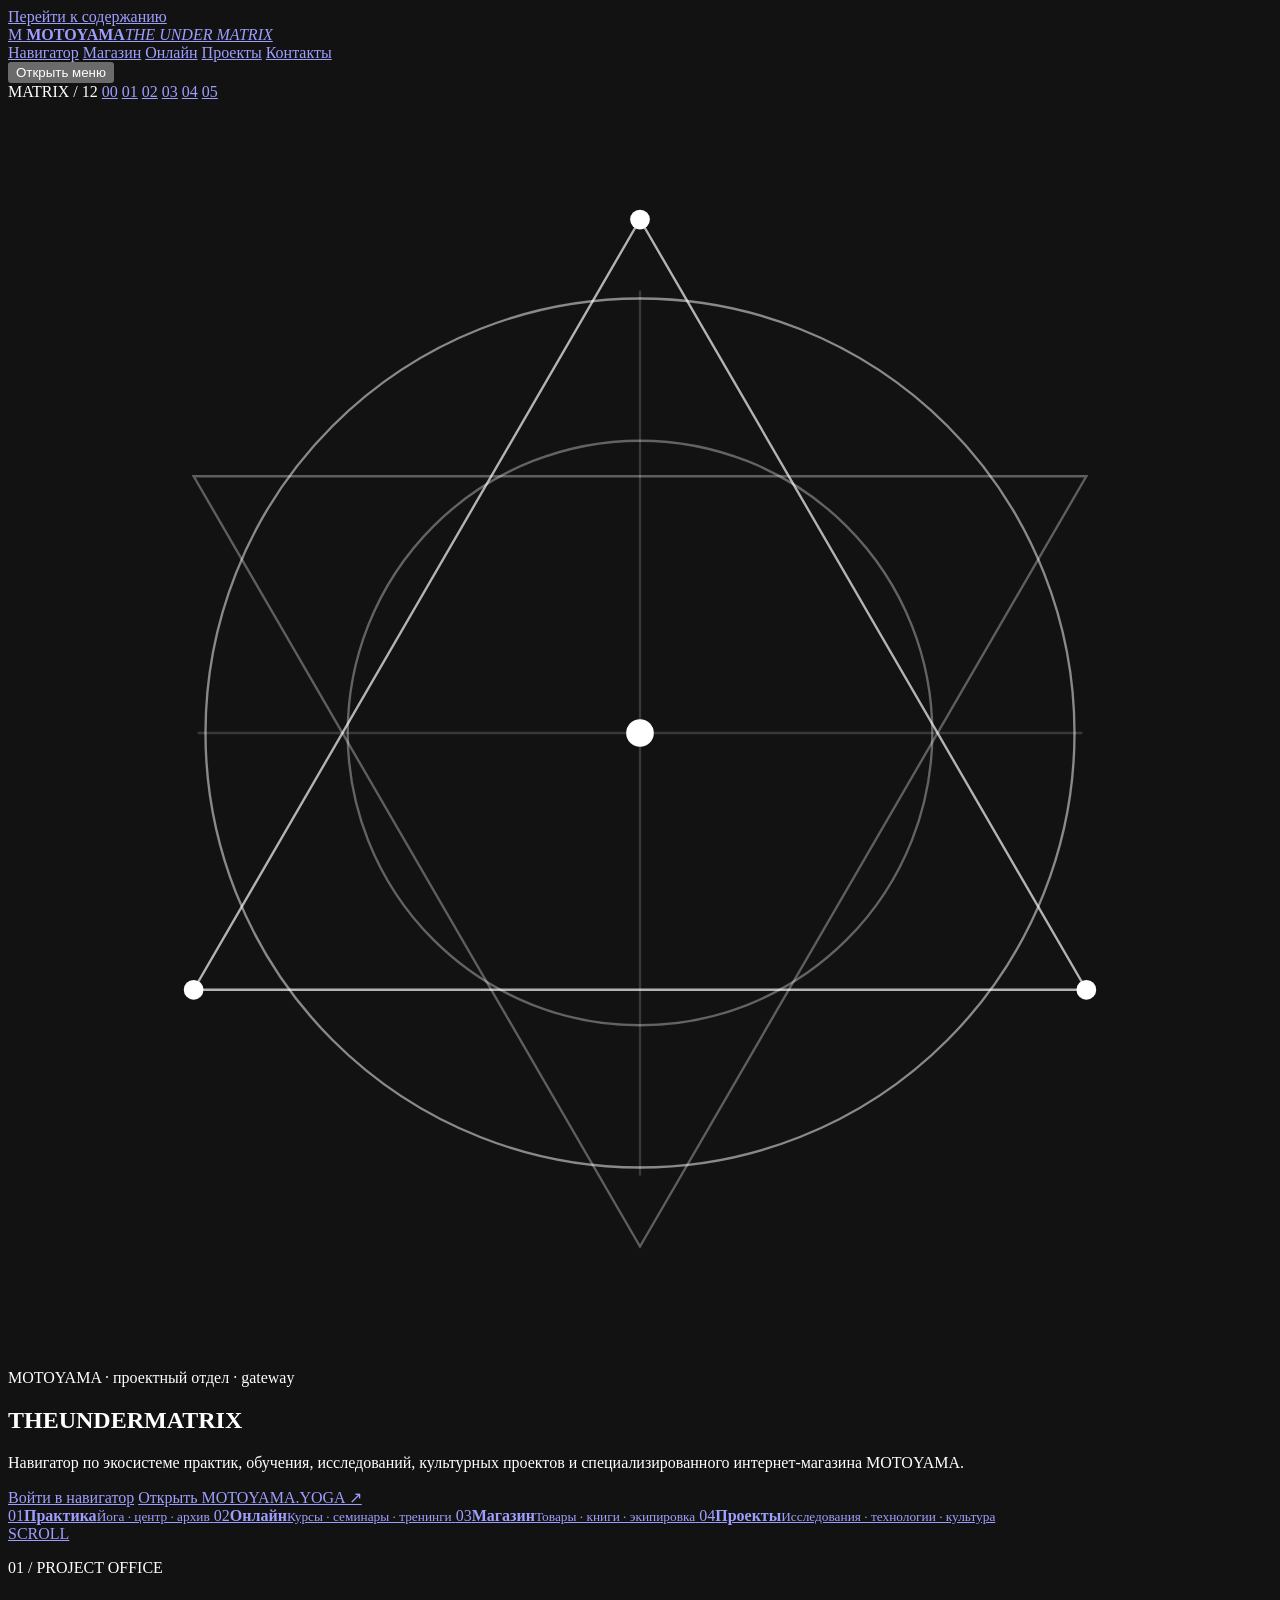
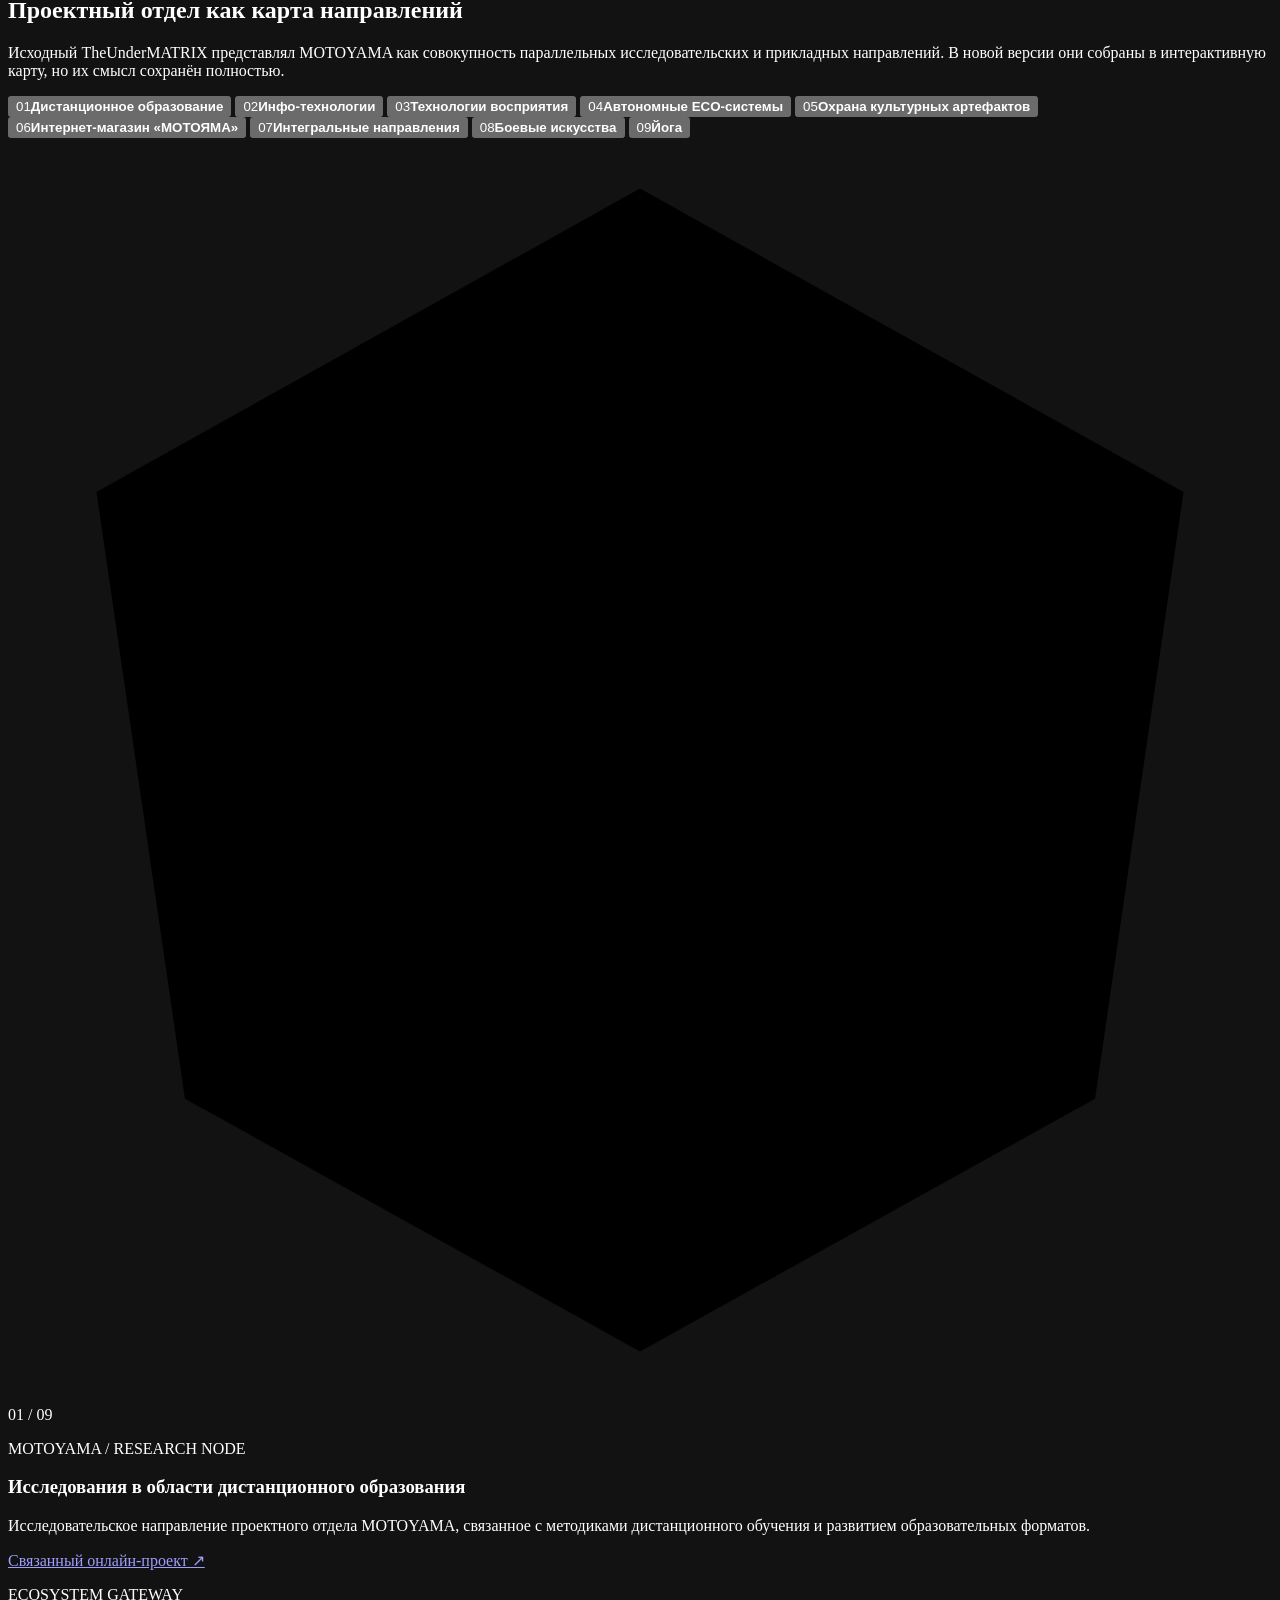
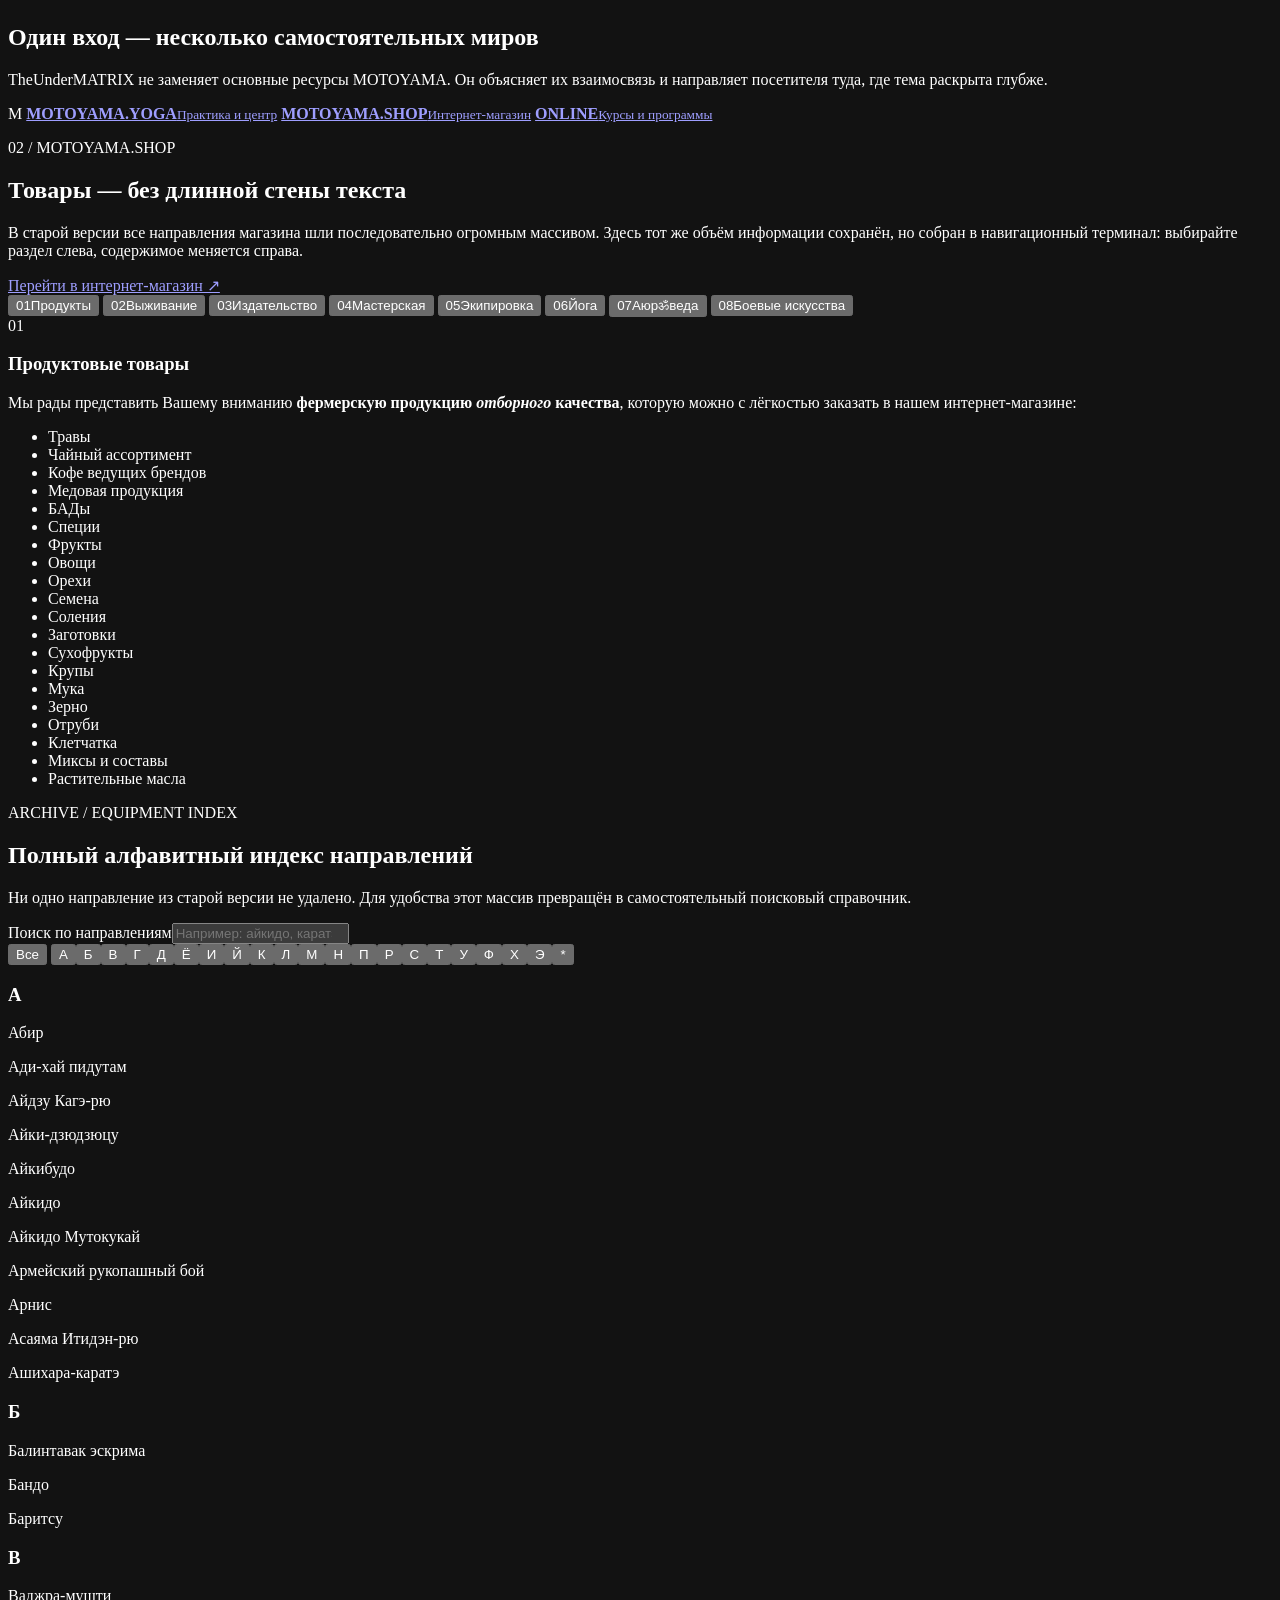
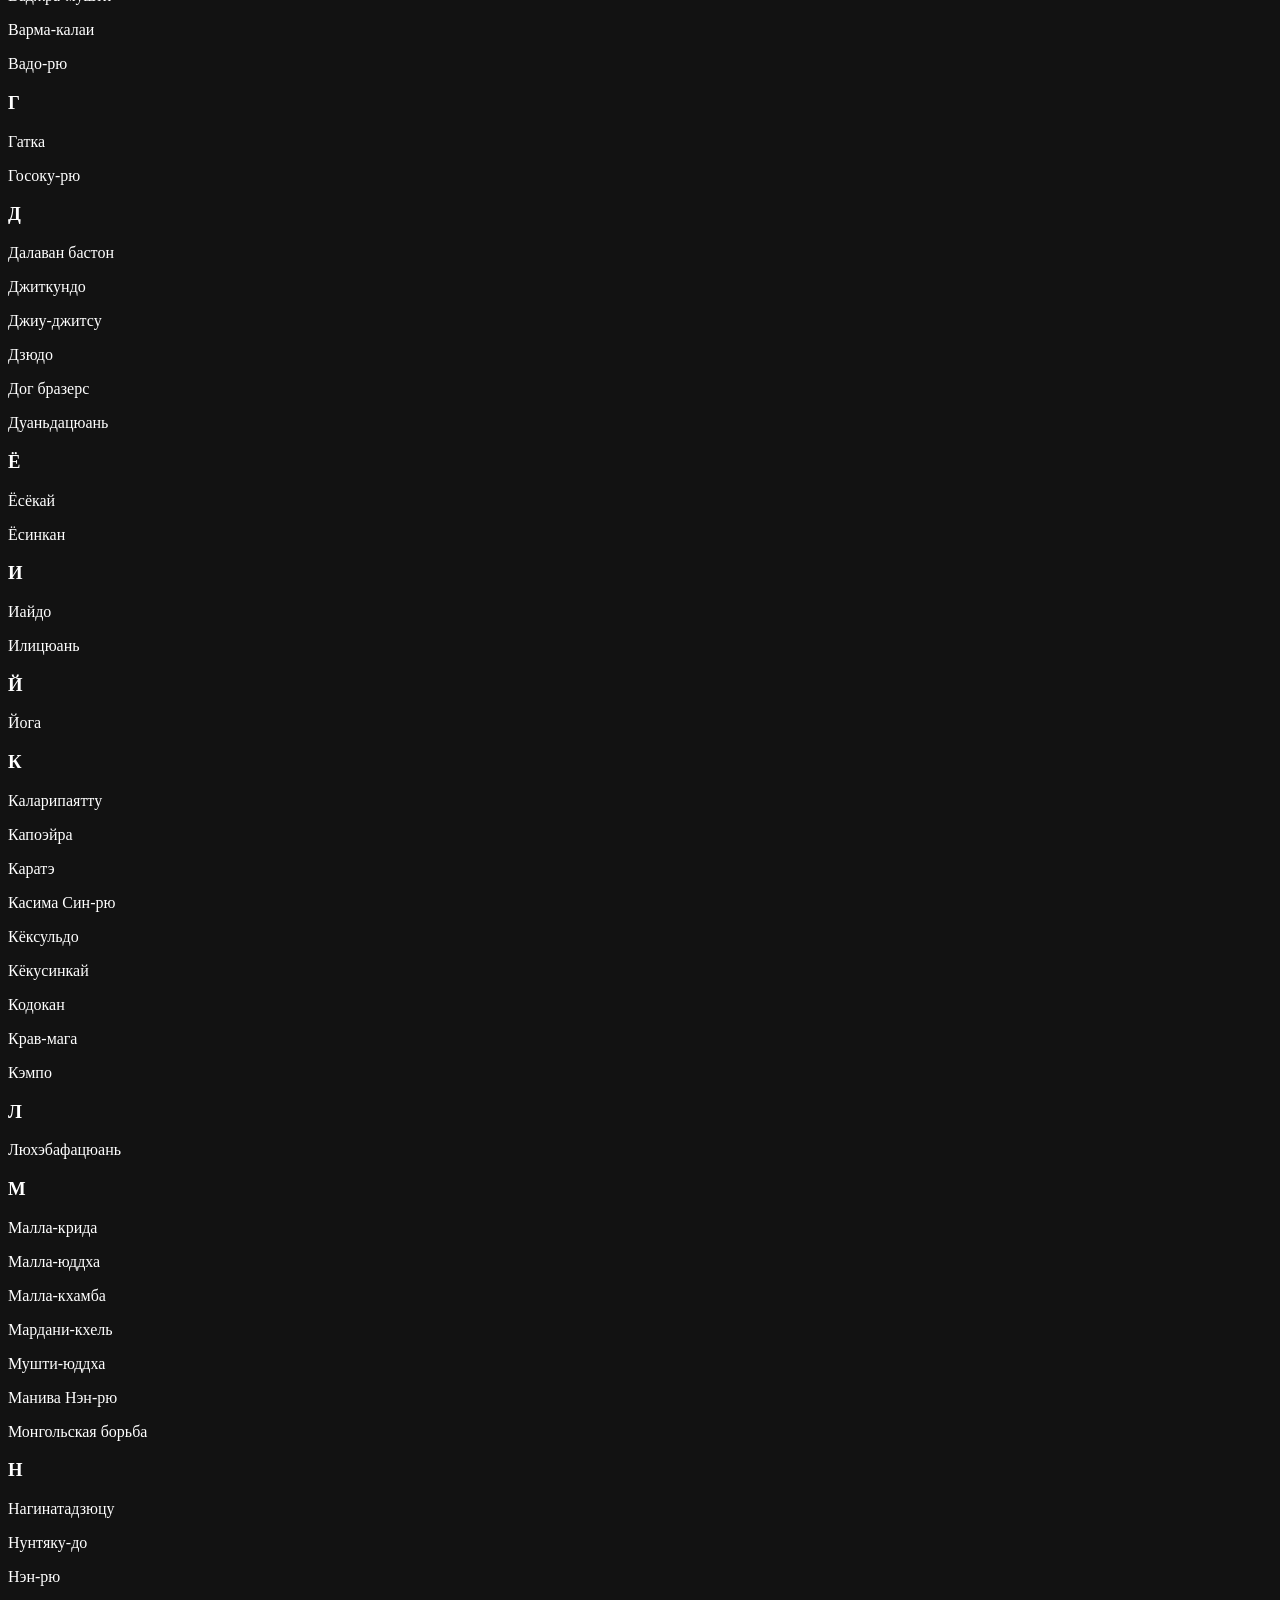
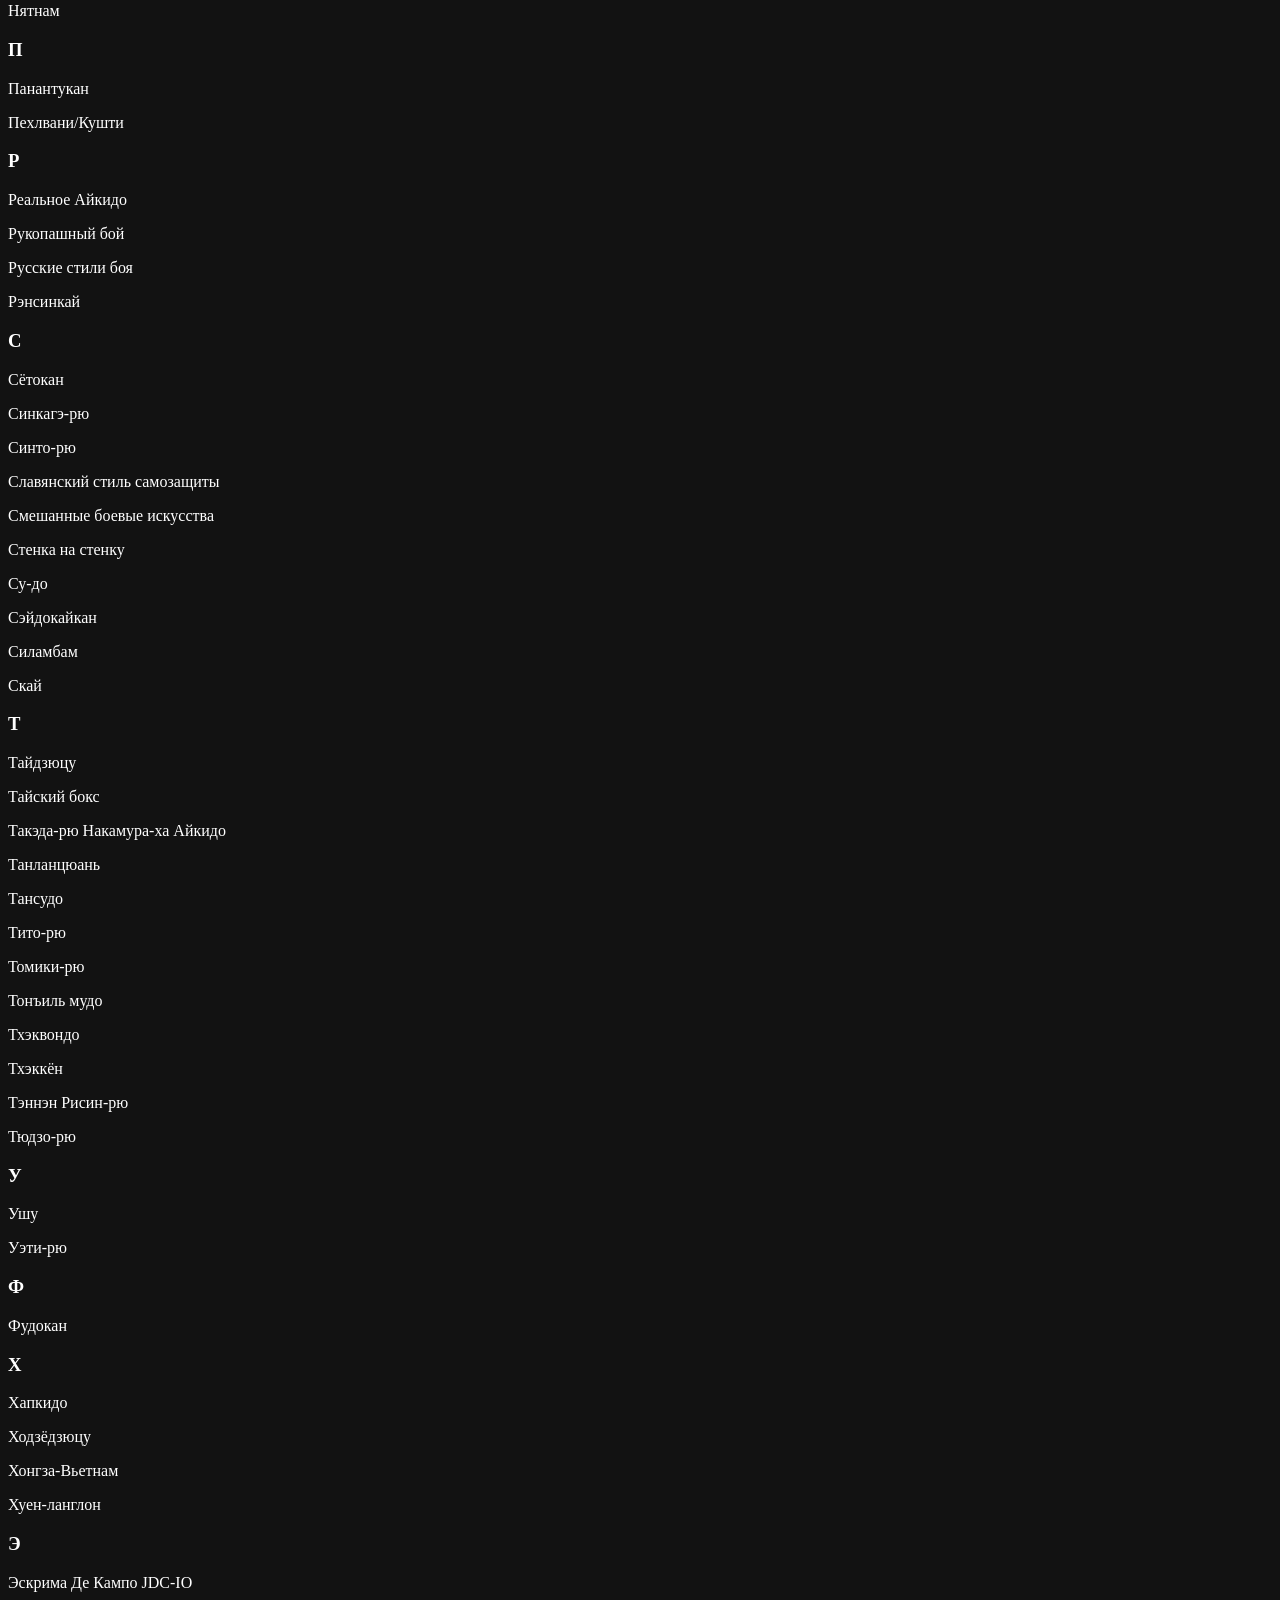
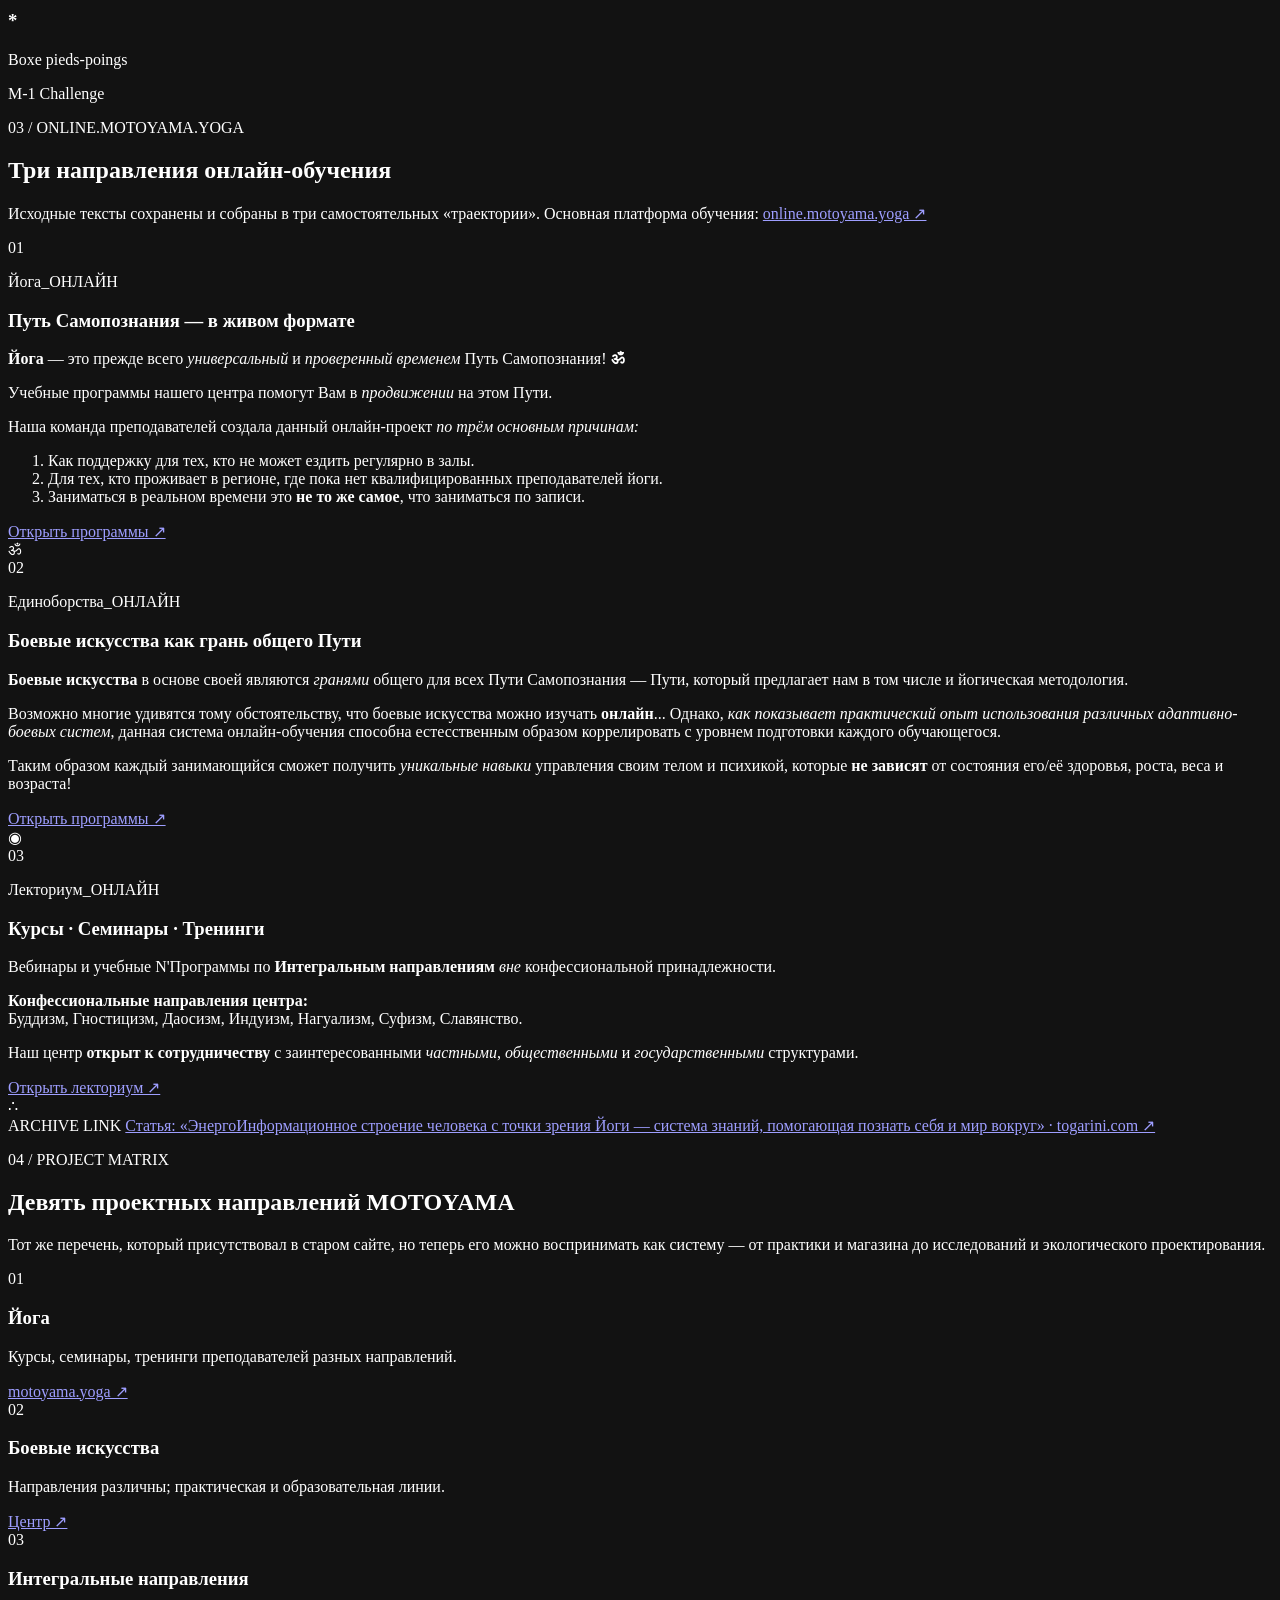
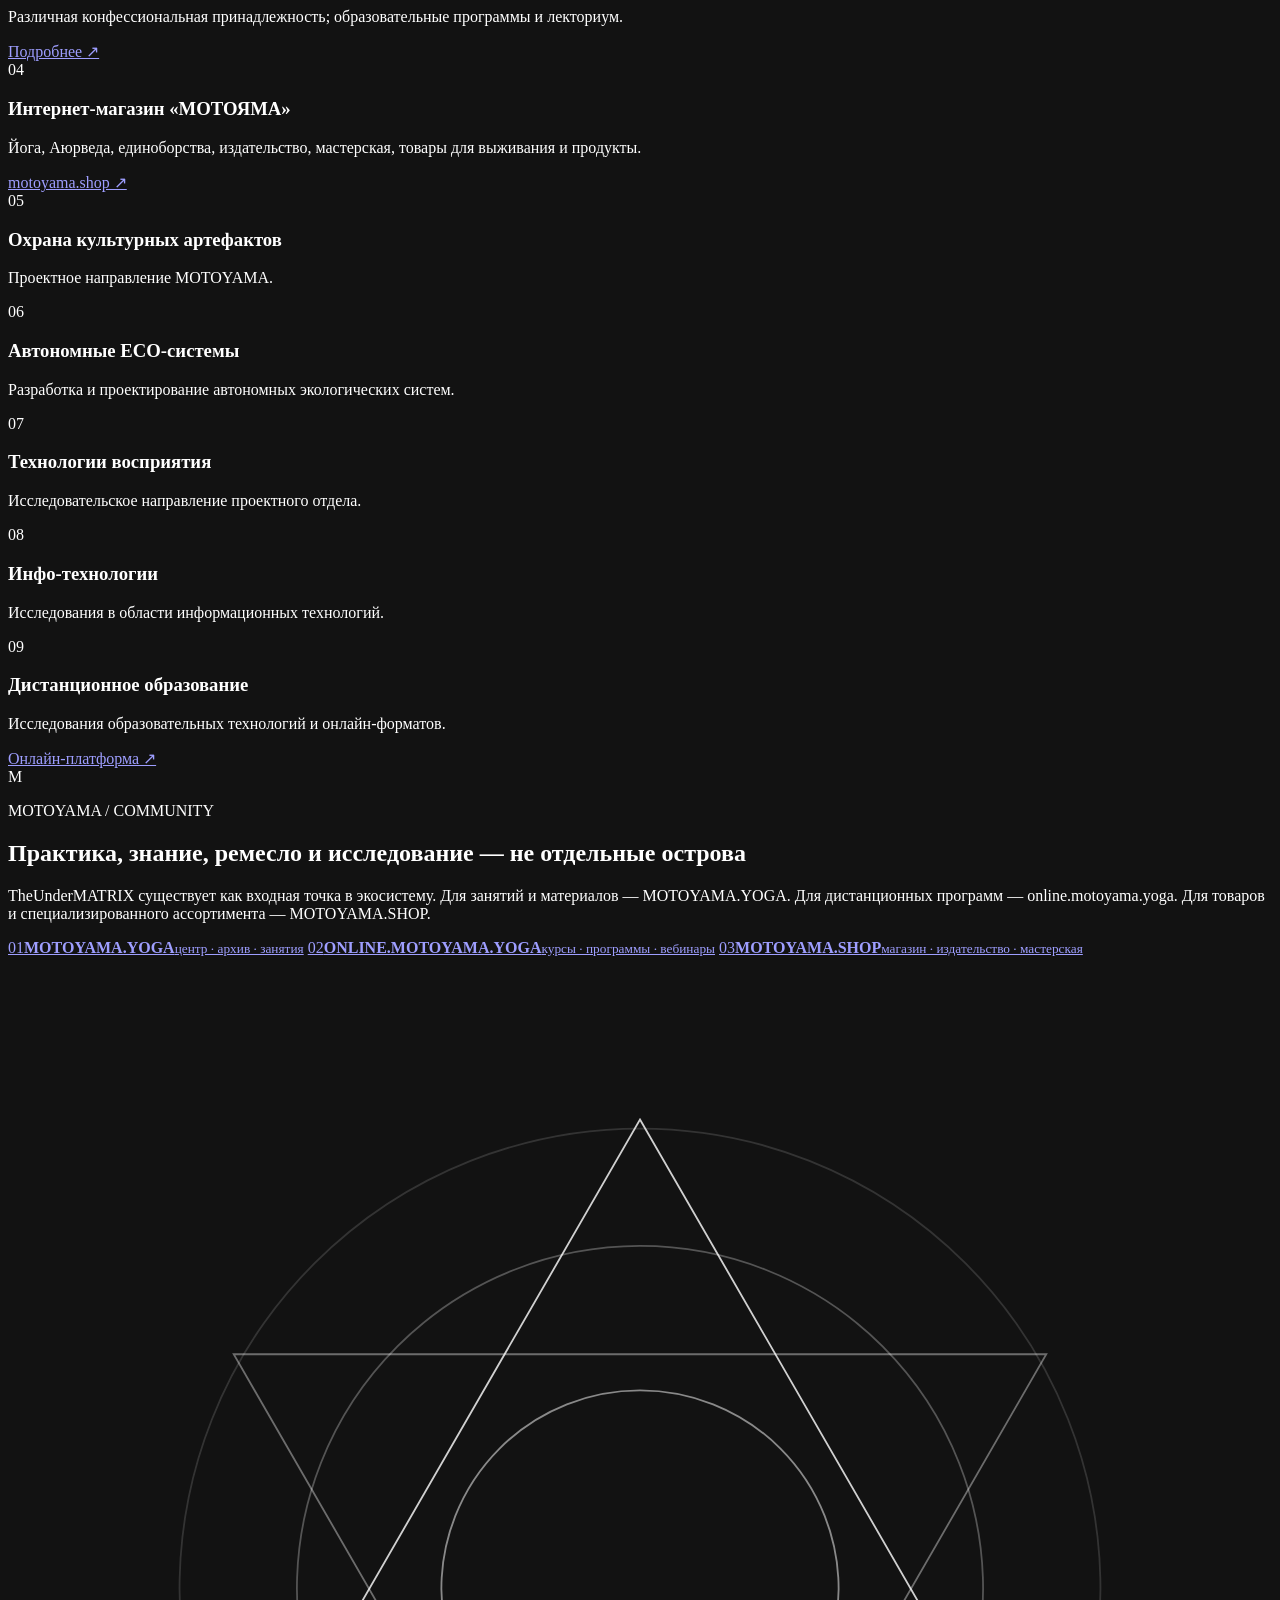
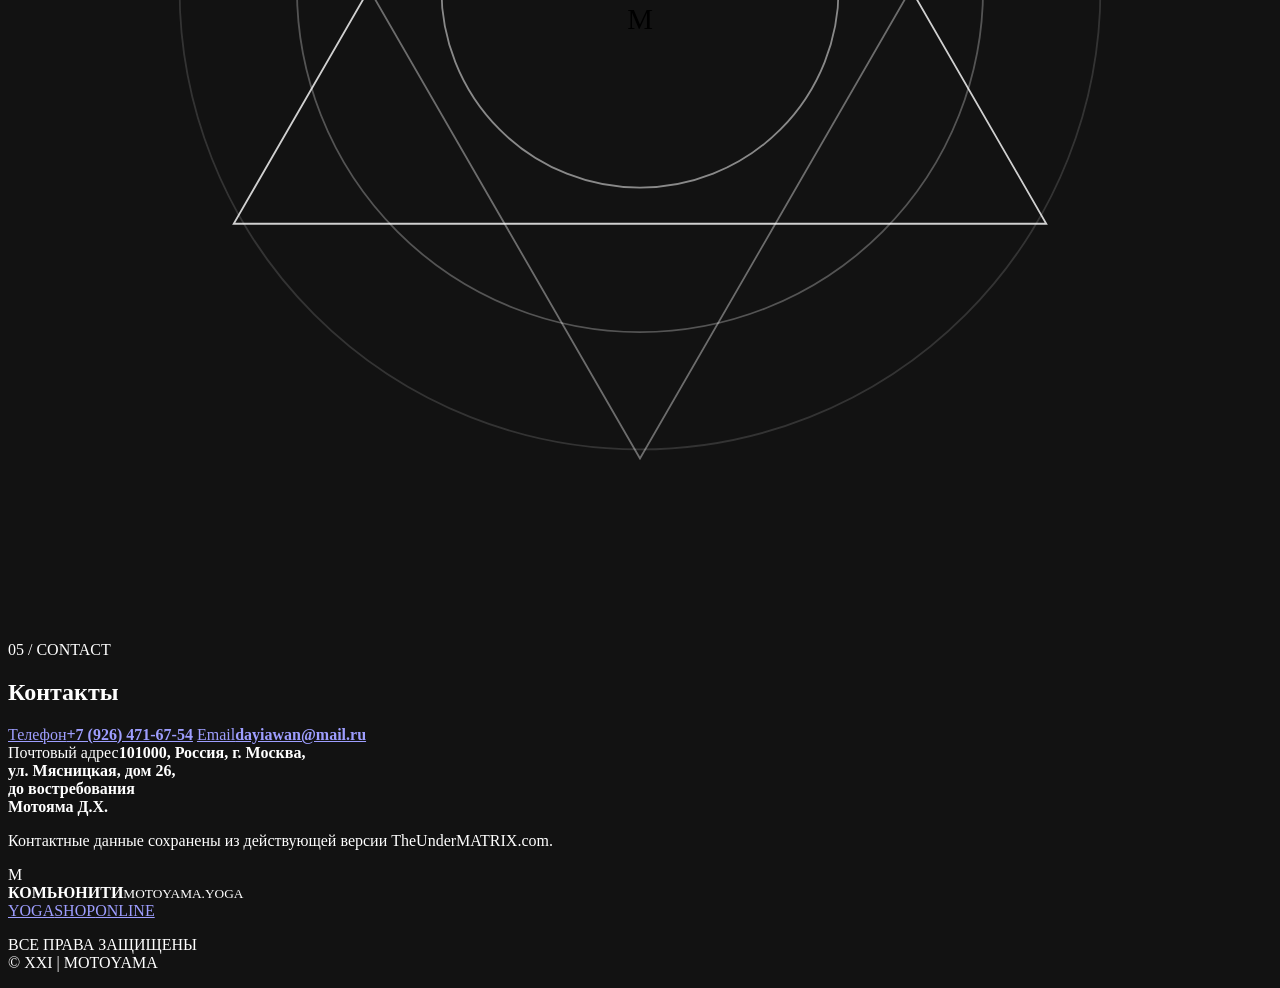
==== 01-the-under-matrix/index.html @ 7aae3316 "Import 01-the-under-matrix source" ====
<!doctype html>
<html lang="ru">
<head>
  <meta charset="utf-8">
  <meta name="viewport" content="width=device-width, initial-scale=1">
  <meta name="theme-color" content="#090c0b">
  <meta name="color-scheme" content="dark">
  <title>TheUnderMATRIX — MOTOYAMA | Навигатор экосистемы</title>
  <meta name="description" content="TheUnderMATRIX — проектный навигатор экосистемы MOTOYAMA: Йога, онлайн-обучение, интернет-магазин, исследовательские и культурные проекты, издательское и ремесленное направления.">
  <link rel="canonical" href="https://theundermatrix.com/">
  <meta property="og:type" content="website">
  <meta property="og:title" content="TheUnderMATRIX — MOTOYAMA">
  <meta property="og:description" content="Проектный навигатор экосистемы MOTOYAMA: практика, обучение, магазин, исследования и культурные проекты.">
  <meta property="og:url" content="https://theundermatrix.com/">
  <meta property="og:image" content="https://theundermatrix.com/assets/img/og-theundermatrix.png">
  <meta name="twitter:card" content="summary_large_image">
  <meta name="twitter:title" content="TheUnderMATRIX — MOTOYAMA">
  <meta name="twitter:description" content="Навигатор экосистемы MOTOYAMA.">
  <meta name="twitter:image" content="https://theundermatrix.com/assets/img/og-theundermatrix.png">
  <link rel="icon" href="assets/img/favicon.svg" type="image/svg+xml">
  <link rel="stylesheet" href="assets/css/style.css">
  <script src="assets/js/app.js" defer></script>
</head>
<body>
  <a class="skip-link" href="#main">Перейти к содержанию</a>

  <header class="site-head" data-head>
    <a class="brand" href="#top" aria-label="TheUnderMATRIX — наверх">
      <span class="brand-mark" aria-hidden="true">M</span>
      <span class="brand-copy"><b>MOTOYAMA</b><em>THE UNDER MATRIX</em></span>
    </a>
    <nav class="desktop-nav" aria-label="Основная навигация">
      <a href="#navigator">Навигатор</a>
      <a href="#store">Магазин</a>
      <a href="#online">Онлайн</a>
      <a href="#projects">Проекты</a>
      <a href="#contact">Контакты</a>
    </nav>
    <button class="menu-toggle" type="button" data-menu-toggle aria-expanded="false" aria-controls="mobile-menu">
      <span></span><span></span><span></span><span class="sr-only">Открыть меню</span>
    </button>
  </header>

  <aside class="rail" aria-label="Быстрая навигация">
    <span class="rail-caption">MATRIX / 12</span>
    <a href="#top" class="rail-dot is-active"><span>00</span></a>
    <a href="#navigator" class="rail-dot"><span>01</span></a>
    <a href="#store" class="rail-dot"><span>02</span></a>
    <a href="#online" class="rail-dot"><span>03</span></a>
    <a href="#projects" class="rail-dot"><span>04</span></a>
    <a href="#contact" class="rail-dot"><span>05</span></a>
    <span class="rail-line"></span>
  </aside>

  <div class="mobile-menu" id="mobile-menu" data-mobile-menu hidden>
    <div class="mobile-menu-inner">
      <p>THE UNDER MATRIX / MOTOYAMA</p>
      <a href="#navigator">Навигатор</a>
      <a href="#store">Товары и направления</a>
      <a href="#online">Онлайн-обучение</a>
      <a href="#projects">Проекты</a>
      <a href="#contact">Контакты</a>
      <div class="menu-links">
        <a href="https://motoyama.yoga/" target="_blank" rel="noopener">motoyama.yoga ↗</a>
        <a href="https://motoyama.shop/" target="_blank" rel="noopener">motoyama.shop ↗</a>
        <a href="https://online.motoyama.yoga/" target="_blank" rel="noopener">online.motoyama.yoga ↗</a>
      </div>
    </div>
  </div>

  <main id="main">
    <section class="hero" id="top" aria-labelledby="hero-title">
      <div class="matrix-field" aria-hidden="true">
        <div class="matrix-grid"></div>
        <i class="orb orb-a"></i><i class="orb orb-b"></i><i class="orb orb-c"></i>
        <svg class="hero-sigil" viewBox="0 0 640 640" role="presentation">
          <g fill="none" stroke="currentColor" stroke-width="1.2">
            <circle cx="320" cy="320" r="220" opacity=".5"/>
            <circle cx="320" cy="320" r="148" opacity=".34"/>
            <path d="M320 60 546 450 94 450Z" opacity=".68"/>
            <path d="M320 580 94 190 546 190Z" opacity=".32"/>
            <path d="M96 320h448M320 96v448" opacity=".16"/>
          </g>
          <g fill="currentColor">
            <circle cx="320" cy="60" r="5"/><circle cx="546" cy="450" r="5"/><circle cx="94" cy="450" r="5"/>
            <circle cx="320" cy="320" r="7"/>
          </g>
        </svg>
      </div>
      <div class="hero-inner">
        <div class="hero-kicker reveal">MOTOYAMA · проектный отдел · gateway</div>
        <h1 id="hero-title" class="hero-title reveal">
          <span>THE</span><span>UNDER</span><span>MATRIX</span>
        </h1>
        <p class="hero-lead reveal">Навигатор по экосистеме практик, обучения, исследований, культурных проектов и специализированного интернет-магазина MOTOYAMA.</p>
        <div class="hero-actions reveal">
          <a class="button button-primary" href="#navigator">Войти в навигатор</a>
          <a class="button button-ghost" href="https://motoyama.yoga/" target="_blank" rel="noopener">Открыть MOTOYAMA.YOGA ↗</a>
        </div>
        <div class="hero-system reveal" aria-label="Основные узлы экосистемы">
          <a class="system-node" href="https://motoyama.yoga/" target="_blank" rel="noopener">
            <span>01</span><b>Практика</b><small>Йога · центр · архив</small>
          </a>
          <a class="system-node" href="https://online.motoyama.yoga/" target="_blank" rel="noopener">
            <span>02</span><b>Онлайн</b><small>Курсы · семинары · тренинги</small>
          </a>
          <a class="system-node" href="https://motoyama.shop/" target="_blank" rel="noopener">
            <span>03</span><b>Магазин</b><small>Товары · книги · экипировка</small>
          </a>
          <a class="system-node" href="#navigator">
            <span>04</span><b>Проекты</b><small>Исследования · технологии · культура</small>
          </a>
        </div>
      </div>
      <a class="scroll-cue" href="#navigator"><span>SCROLL</span><i></i></a>
    </section>

    <section class="navigator section" id="navigator" aria-labelledby="navigator-title">
      <div class="section-head reveal">
        <p class="eyebrow">01 / PROJECT OFFICE</p>
        <h2 id="navigator-title">Проектный отдел как карта направлений</h2>
        <p>Исходный TheUnderMATRIX представлял MOTOYAMA как совокупность параллельных исследовательских и прикладных направлений. В новой версии они собраны в интерактивную карту, но их смысл сохранён полностью.</p>
      </div>
      <div class="navigator-layout">
        <div class="project-matrix reveal" data-project-matrix>
          <button class="project-node is-active" type="button" data-project="distance"><span>01</span><b>Дистанционное образование</b></button>
          <button class="project-node" type="button" data-project="it"><span>02</span><b>Инфо-технологии</b></button>
          <button class="project-node" type="button" data-project="perception"><span>03</span><b>Технологии восприятия</b></button>
          <button class="project-node" type="button" data-project="eco"><span>04</span><b>Автономные ECO-системы</b></button>
          <button class="project-node" type="button" data-project="artifacts"><span>05</span><b>Охрана культурных артефактов</b></button>
          <button class="project-node" type="button" data-project="shop"><span>06</span><b>Интернет-магазин «МОТОЯМА»</b></button>
          <button class="project-node" type="button" data-project="integral"><span>07</span><b>Интегральные направления</b></button>
          <button class="project-node" type="button" data-project="martial"><span>08</span><b>Боевые искусства</b></button>
          <button class="project-node" type="button" data-project="yoga"><span>09</span><b>Йога</b></button>
          <svg viewBox="0 0 100 100" aria-hidden="true"><path d="M50 4 93 28 86 76 50 96 14 76 7 28Z"/><path d="M50 4 50 96M7 28 86 76M93 28 14 76"/></svg>
        </div>
        <aside class="project-inspector reveal" data-project-inspector aria-live="polite">
          <span class="inspector-index">01 / 09</span>
          <p class="inspector-label">MOTOYAMA / RESEARCH NODE</p>
          <h3>Исследования в области дистанционного образования</h3>
          <p>Исследовательское направление проектного отдела MOTOYAMA, связанное с методиками дистанционного обучения и развитием образовательных форматов.</p>
          <a href="https://online.motoyama.yoga/" target="_blank" rel="noopener">Связанный онлайн-проект ↗</a>
        </aside>
      </div>
    </section>

    <section class="gateway section" aria-labelledby="gateway-title">
      <div class="gateway-stage reveal">
        <div class="gateway-copy">
          <p class="eyebrow">ECOSYSTEM GATEWAY</p>
          <h2 id="gateway-title">Один вход — несколько самостоятельных миров</h2>
          <p>TheUnderMATRIX не заменяет основные ресурсы MOTOYAMA. Он объясняет их взаимосвязь и направляет посетителя туда, где тема раскрыта глубже.</p>
        </div>
        <div class="gateway-orbit" aria-label="Основные сайты MOTOYAMA">
          <span class="core">M</span>
          <a class="orbit-node orbit-yoga" href="https://motoyama.yoga/" target="_blank" rel="noopener"><b>MOTOYAMA.YOGA</b><small>Практика и центр</small></a>
          <a class="orbit-node orbit-shop" href="https://motoyama.shop/" target="_blank" rel="noopener"><b>MOTOYAMA.SHOP</b><small>Интернет-магазин</small></a>
          <a class="orbit-node orbit-online" href="https://online.motoyama.yoga/" target="_blank" rel="noopener"><b>ONLINE</b><small>Курсы и программы</small></a>
          <span class="orbit-ring ring-a"></span><span class="orbit-ring ring-b"></span>
        </div>
      </div>
    </section>

    <section class="store section" id="store" aria-labelledby="store-title">
      <div class="store-intro reveal">
        <p class="eyebrow">02 / MOTOYAMA.SHOP</p>
        <h2 id="store-title">Товары — без длинной стены текста</h2>
        <p>В старой версии все направления магазина шли последовательно огромным массивом. Здесь тот же объём информации сохранён, но собран в навигационный терминал: выбирайте раздел слева, содержимое меняется справа.</p>
        <a class="text-link" href="https://motoyama.shop/" target="_blank" rel="noopener">Перейти в интернет-магазин ↗</a>
      </div>

      <div class="store-terminal reveal" data-store-terminal>
        <div class="store-index" role="tablist" aria-label="Разделы магазина">
          <button class="store-tab is-active" type="button" role="tab" aria-selected="true" data-store-tab="food"><span>01</span>Продукты</button>
          <button class="store-tab" type="button" role="tab" aria-selected="false" data-store-tab="survival"><span>02</span>Выживание</button>
          <button class="store-tab" type="button" role="tab" aria-selected="false" data-store-tab="publishing"><span>03</span>Издательство</button>
          <button class="store-tab" type="button" role="tab" aria-selected="false" data-store-tab="atelier"><span>04</span>Мастерская</button>
          <button class="store-tab" type="button" role="tab" aria-selected="false" data-store-tab="equipment"><span>05</span>Экипировка</button>
          <button class="store-tab" type="button" role="tab" aria-selected="false" data-store-tab="yoga-shop"><span>06</span>Йога</button>
          <button class="store-tab" type="button" role="tab" aria-selected="false" data-store-tab="ayurveda"><span>07</span>Аюрॐведа</button>
          <button class="store-tab" type="button" role="tab" aria-selected="false" data-store-tab="martial-shop"><span>08</span>Боевые искусства</button>
        </div>

        <div class="store-panels">
          <article class="store-panel is-active" data-store-panel="food">
            <div class="panel-heading"><span>01</span><h3>Продуктовые товары</h3></div>
            <p>Мы рады представить Вашему вниманию <strong>фермерскую продукцию <em>отборного</em> качества</strong>, которую можно с лёгкостью заказать в нашем интернет-магазине:</p>
            <ul class="category-cloud">
              <li>Травы</li><li>Чайный ассортимент</li><li>Кофе ведущих брендов</li><li>Медовая продукция</li><li>БАДы</li><li>Специи</li><li>Фрукты</li><li>Овощи</li><li>Орехи</li><li>Семена</li><li>Соления</li><li>Заготовки</li><li>Сухофрукты</li><li>Крупы</li><li>Мука</li><li>Зерно</li><li>Отруби</li><li>Клетчатка</li><li>Миксы и составы</li><li>Растительные масла</li>
            </ul>
          </article>

          <article class="store-panel" data-store-panel="survival" hidden>
            <div class="panel-heading"><span>02</span><h3>Товары для выживания</h3></div>
            <p>Данный раздел нашего интернет-магазина «МОТОЯМА» предназначен для того, чтобы помочь Вам обеспечить себя и близких необходимым походным снаряжением, инструментами для выживания, туристическими товарами, оборудованием для кемпинга, путешествий, автотуризма и просто отдыха на природе.</p>
            <h4>Почему выбирают нас?</h4>
            <p>У нас представлены лучшие российские и зарубежные производители. Мы продаём только качественное и проверенное снаряжение. Наши консультанты всегда помогут Вам советом и вместе с Вами правильно подберут экипировку или аксессуары. Мы обеспечиваем максимально короткие, оптимальные по стоимости сроки и способы доставки. Многое из представленного на нашем ресурсе Вы не найдёте в других магазинах. Наши покупатели, доверившись нам однажды, продолжают возвращаться к нам <em>вновь и вновь</em>.</p>
            <p>Ассортимент предлагаемой продукции действительно широк. Это продиктовано не желанием объять необъятное, а стремлением собрать <strong>всё необходимое в одном месте</strong> для удобства выбора нужного Вам товара. Но основная наша задача состоит в том, чтобы создать максимально комфортные условия для отдыха на Природе и обеспечить Вашу безопасность в экстремальных условиях.</p>
            <ul class="category-cloud">
              <li>Туристическое снаряжение</li><li>Спец. питание</li><li>Медицина</li><li>Инструментарий</li><li>Выживание</li><li>Кемпинг</li><li>Средства защиты и самообороны</li><li>Амуниция</li><li>Спец. одежда</li><li>Оптика</li>
            </ul>
          </article>

          <article class="store-panel" data-store-panel="publishing" hidden>
            <div class="panel-heading"><span>03</span><h3>Издательский дом «МОТОЯМА»</h3></div>
            <p>Издание первоисточников различной конфессиональной принадлежности: Буддизм, Гностицизм, Даосизм, Индуизм, Нагуализм, Суфизм, Славянство и другие.</p>
            <p>Ниже представлен основной перечень категорий нашего издательства:</p>
            <ul class="category-cloud">
              <li>Философия</li><li>Культурология</li><li>Религиоведение</li><li>Боевые искусства</li><li>Йога</li><li>ЭЗОॐтерика</li><li>ECO-тематика</li><li>Nota!Bene</li><li>Наука</li><li>История</li><li>Политика</li><li>Экономика</li><li>Психология</li><li>Образование</li><li>Антропология</li><li>Языковедение</li><li>Инфо-управление</li><li>Делопроизводство</li><li>Художественные книги</li><li>Чтение детям и взрослым</li><li>Наши журналы</li><li>НА ЗАКАЗ</li>
            </ul>
          </article>

          <article class="store-panel" data-store-panel="atelier" hidden>
            <div class="panel-heading"><span>04</span><h3>Мастерская «Изделия на заказ»</h3></div>
            <p>Коллектив интеренет-магазина «МОТОЯМА» выбрал для себя одно из самых трудных и восхитительных направлений в подарочной сфере.</p>
            <p>Мы занимаемся изделиями исключительно <strong>из натуральных материалов</strong> [ECO], главным образом — <em>из натуральной кожи</em>. Основная часть изделий изготавливается мастерами кожевенного ремесла, которые в процессе творения передают изделию свою теплоту, изысканность и неповторимость. Так как эти работы выполняются <strong>вручную</strong> — это также свидетельствует о том, что в нашей коллекции собрано подлинное многообразие выбора с оттенками мягкости и жёсткости, неповторимого <em>шарма и красоты</em>.</p>
            <h4>Основные категории</h4>
            <ul class="category-cloud compact">
              <li>Ежедневники</li><li>Книги в кож. переплёте</li><li>Родословные книги</li><li>Галантерея</li><li>Посуда</li><li>Куклы</li><li>Игры</li><li>Артефакты</li><li>Конструкт &amp; Механизмы</li><li>Скульптура &amp; Живопись</li><li>Парфюм &amp; Благовония</li>
            </ul>
            <h4>Дополнительные категории</h4>
            <ul class="category-cloud compact">
              <li>Подарки церемониального характера</li><li>Галантерея из натуральной кожи</li><li>Книги в кожаном переплёте</li><li>Визитницы</li><li>Ежедневники</li><li>Записные книжки</li><li>Настольные игры</li><li>Наборы для пикника</li><li>Подарочные наборы</li><li>Подарки из Златоуста</li><li>Аксессуары для охотников</li><li>Фотоальбомы, рамки для фото</li><li>Часы в раме из кожи, панно</li><li>Графины, бокалы, сервизы</li><li>Шкатулки, бары, сундучки</li><li>Сумки, портфели, клатчи</li><li>Подарочная упаковка</li>
            </ul>
          </article>

          <article class="store-panel" data-store-panel="equipment" hidden>
            <div class="panel-heading"><span>05</span><h3>Экипировка для занятий</h3></div>
            <p>Представлен ассортимент товаров для занятий различными стилями <strong>Йоги</strong>, а также экипировка для <strong>Боевых искусств</strong> и <strong>Единоборств</strong>.</p>
            <p>Полный алфавитный перечень направлений сохранён в отдельном интерактивном индексе ниже: его можно искать по названию и фильтровать по букве.</p>
            <a class="button button-secondary" href="#martial-index">Открыть полный индекс</a>
          </article>

          <article class="store-panel" data-store-panel="yoga-shop" hidden>
            <div class="panel-heading"><span>06</span><h3>ЙОГА</h3></div>
            <p>Интернет-магазин «МОТОЯМА» — специализированный гипермаркет, где возможно найти почти ВСЁ для Йоги и Аюрведы, Боевых искусств и Единоборств, Магии и Э(к)зотерики, Интегральных направлений и Саморазвития. Широчайший ассортимент, подлинно качественные предметы / артефакты / материалы по самым низким ценам — это главный приоритет нашей работы.</p>
            <ul class="category-cloud">
              <li>Всё для Йоги</li><li>Коврики для Йоги</li><li>Одежда и Обувь</li><li>Всё для Фитнеса</li><li>Здоровое питание</li><li>Книги, Аудио, Видео</li><li>ТАРО / Оракулы / Карты</li><li>Ароматерапия и Благовония</li><li>Сувенирная продукция (украшения)</li>
            </ul>
          </article>

          <article class="store-panel" data-store-panel="ayurveda" hidden>
            <div class="panel-heading"><span>07</span><h3>АЮРॐВЕДА</h3></div>
            <p>Интернет-магазин «МОТОЯМА» — специализированный гипермаркет, где возможно найти почти ВСЁ для Йоги и Аюрведы, Боевых искусств и Единоборств, Магии и Э(к)зотерики, Интегральных направлений и Саморазвития. Широчайший ассортимент, подлинно качественные предметы / артефакты / материалы по самым низким ценам — это главный приоритет нашей работы.</p>
            <ul class="category-cloud">
              <li>БАДы</li><li>Травы и Сборы</li><li>Травяные составы</li><li>Растительные масла</li><li>Растительные бальзамы</li><li>Шаткармы — всё для...</li><li>Соки аюрведические</li><li>Таблетки аюрведические</li><li>СВЕЧИ (Свечи и Подсвечники)</li><li>ЛИТЕРАТУРА</li><li>Дом / Храм / Алтарь</li><li>Изделия из натуральных материалов</li><li>Гадальный инструментарий</li><li>ТАРО / Оракулы / Карты</li><li>Амулеты и Талисманы</li><li>Ароматерапия и Благовония</li><li>Косметика и Парфюмерия</li><li>Сувенирная продукция (украшения)</li>
            </ul>
          </article>

          <article class="store-panel" data-store-panel="martial-shop" hidden>
            <div class="panel-heading"><span>08</span><h3>БОЕВЫЕ ИСКУССТВА</h3></div>
            <p>Интернет-магазин «МОТОЯМА» — специализированный гипермаркет, где возможно найти почти ВСЁ для Йоги и Аюрведы, Боевых искусств и Единоборств, Магии и Э(к)зотерики, Интегральных направлений и Саморазвития. Широчайший ассортимент, подлинно качественные предметы / артефакты / материалы по самым низким ценам — это главный приоритет нашей работы.</p>
            <ul class="category-cloud">
              <li>Экипировка для Единоборств</li><li>Тренировочное оборудование</li><li>Тренировочное оружие</li><li>Одежда и Обувь</li><li>Аксессуары</li><li>Сумки</li><li>Медиа</li>
            </ul>
          </article>
        </div>
      </div>
    </section>

    <section class="martial section" id="martial-index" aria-labelledby="martial-title">
      <div class="martial-head reveal">
        <div>
          <p class="eyebrow">ARCHIVE / EQUIPMENT INDEX</p>
          <h2 id="martial-title">Полный алфавитный индекс направлений</h2>
        </div>
        <p>Ни одно направление из старой версии не удалено. Для удобства этот массив превращён в самостоятельный поисковый справочник.</p>
      </div>
      <div class="martial-tools reveal">
        <label class="search-box"><span class="sr-only">Поиск по направлениям</span><input type="search" placeholder="Например: айкидо, каратэ, ушу…" data-martial-search autocomplete="off"></label>
        <div class="letter-filter" data-letter-filter aria-label="Фильтр по букве">
          <button type="button" class="is-active" data-letter="all">Все</button>
          <button type="button" data-letter="А">А</button><button type="button" data-letter="Б">Б</button><button type="button" data-letter="В">В</button><button type="button" data-letter="Г">Г</button><button type="button" data-letter="Д">Д</button><button type="button" data-letter="Ё">Ё</button><button type="button" data-letter="И">И</button><button type="button" data-letter="Й">Й</button><button type="button" data-letter="К">К</button><button type="button" data-letter="Л">Л</button><button type="button" data-letter="М">М</button><button type="button" data-letter="Н">Н</button><button type="button" data-letter="П">П</button><button type="button" data-letter="Р">Р</button><button type="button" data-letter="С">С</button><button type="button" data-letter="Т">Т</button><button type="button" data-letter="У">У</button><button type="button" data-letter="Ф">Ф</button><button type="button" data-letter="Х">Х</button><button type="button" data-letter="Э">Э</button><button type="button" data-letter="*">*</button>
        </div>
      </div>
      <div class="martial-grid reveal" data-martial-grid>
        <section class="martial-group" data-letter-group="А"><h3>А</h3><p>Абир</p><p>Ади-хай пидутам</p><p>Айдзу Кагэ-рю</p><p>Айки-дзюдзюцу</p><p>Айкибудо</p><p>Айкидо</p><p>Айкидо Мутокукай</p><p>Армейский рукопашный бой</p><p>Арнис</p><p>Асаяма Итидэн-рю</p><p>Ашихара-каратэ</p></section>
        <section class="martial-group" data-letter-group="Б"><h3>Б</h3><p>Балинтавак эскрима</p><p>Бандо</p><p>Баритсу</p></section>
        <section class="martial-group" data-letter-group="В"><h3>В</h3><p>Ваджра-мушти</p><p>Варма-калаи</p><p>Вадо-рю</p></section>
        <section class="martial-group" data-letter-group="Г"><h3>Г</h3><p>Гатка</p><p>Госоку-рю</p></section>
        <section class="martial-group" data-letter-group="Д"><h3>Д</h3><p>Далаван бастон</p><p>Джиткундо</p><p>Джиу-джитсу</p><p>Дзюдо</p><p>Дог бразерс</p><p>Дуаньдацюань</p></section>
        <section class="martial-group" data-letter-group="Ё"><h3>Ё</h3><p>Ёсёкай</p><p>Ёсинкан</p></section>
        <section class="martial-group" data-letter-group="И"><h3>И</h3><p>Иайдо</p><p>Илицюань</p></section>
        <section class="martial-group" data-letter-group="Й"><h3>Й</h3><p>Йога</p></section>
        <section class="martial-group" data-letter-group="К"><h3>К</h3><p>Каларипаятту</p><p>Капоэйра</p><p>Каратэ</p><p>Касима Син-рю</p><p>Кёксульдо</p><p>Кёкусинкай</p><p>Кодокан</p><p>Крав-мага</p><p>Кэмпо</p></section>
        <section class="martial-group" data-letter-group="Л"><h3>Л</h3><p>Люхэбафацюань</p></section>
        <section class="martial-group" data-letter-group="М"><h3>М</h3><p>Малла-крида</p><p>Малла-юддха</p><p>Малла-кхамба</p><p>Мардани-кхель</p><p>Мушти-юддха</p><p>Манива Нэн-рю</p><p>Монгольская борьба</p></section>
        <section class="martial-group" data-letter-group="Н"><h3>Н</h3><p>Нагинатадзюцу</p><p>Нунтяку-до</p><p>Нэн-рю</p><p>Нятнам</p></section>
        <section class="martial-group" data-letter-group="П"><h3>П</h3><p>Панантукан</p><p>Пехлвани/Кушти</p></section>
        <section class="martial-group" data-letter-group="Р"><h3>Р</h3><p>Реальное Айкидо</p><p>Рукопашный бой</p><p>Русские стили боя</p><p>Рэнсинкай</p></section>
        <section class="martial-group" data-letter-group="С"><h3>С</h3><p>Сётокан</p><p>Синкагэ-рю</p><p>Синто-рю</p><p>Славянский стиль самозащиты</p><p>Смешанные боевые искусства</p><p>Стенка на стенку</p><p>Су-до</p><p>Сэйдокайкан</p><p>Силамбам</p><p>Скай</p></section>
        <section class="martial-group" data-letter-group="Т"><h3>Т</h3><p>Тайдзюцу</p><p>Тайский бокс</p><p>Такэда-рю Накамура-ха Айкидо</p><p>Танланцюань</p><p>Тансудо</p><p>Тито-рю</p><p>Томики-рю</p><p>Тонъиль мудо</p><p>Тхэквондо</p><p>Тхэккён</p><p>Тэннэн Рисин-рю</p><p>Тюдзо-рю</p></section>
        <section class="martial-group" data-letter-group="У"><h3>У</h3><p>Ушу</p><p>Уэти-рю</p></section>
        <section class="martial-group" data-letter-group="Ф"><h3>Ф</h3><p>Фудокан</p></section>
        <section class="martial-group" data-letter-group="Х"><h3>Х</h3><p>Хапкидо</p><p>Ходзёдзюцу</p><p>Хонгза-Вьетнам</p><p>Хуен-ланглон</p></section>
        <section class="martial-group" data-letter-group="Э"><h3>Э</h3><p>Эскрима Де Кампо JDC-IO</p></section>
        <section class="martial-group" data-letter-group="*"><h3>*</h3><p>Boxe pieds-poings</p><p>M-1 Challenge</p></section>
      </div>
      <p class="no-results" data-no-results hidden>По этому запросу в исходном перечне ничего не найдено.</p>
    </section>

    <section class="online section" id="online" aria-labelledby="online-title">
      <div class="section-head reveal">
        <p class="eyebrow">03 / ONLINE.MOTOYAMA.YOGA</p>
        <h2 id="online-title">Три направления онлайн-обучения</h2>
        <p>Исходные тексты сохранены и собраны в три самостоятельных «траектории». Основная платформа обучения: <a href="https://online.motoyama.yoga/" target="_blank" rel="noopener">online.motoyama.yoga ↗</a></p>
      </div>
      <div class="online-rail reveal">
        <article class="online-chapter chapter-yoga">
          <div class="chapter-number">01</div>
          <div class="chapter-copy">
            <p class="eyebrow">Йога_ОНЛАЙН</p>
            <h3>Путь Самопознания — в живом формате</h3>
            <p><strong>Йога</strong> — это прежде всего <em>универсальный</em> и <em>проверенный временем</em> Путь Самопознания! <strong>ॐ</strong></p>
            <p>Учебные программы нашего центра помогут Вам в <em>продвижении</em> на этом Пути.</p>
            <p>Наша команда преподавателей создала данный онлайн-проект <em>по трём основным причинам:</em></p>
            <ol><li>Как поддержку для тех, кто не может ездить регулярно в залы.</li><li>Для тех, кто проживает в регионе, где пока нет квалифицированных преподавателей йоги.</li><li>Заниматься в реальном времени это <strong>не то же самое</strong>, что заниматься по записи.</li></ol>
            <a href="https://online.motoyama.yoga/" target="_blank" rel="noopener">Открыть программы ↗</a>
          </div>
          <div class="chapter-symbol" aria-hidden="true">ॐ</div>
        </article>
        <article class="online-chapter chapter-martial">
          <div class="chapter-number">02</div>
          <div class="chapter-copy">
            <p class="eyebrow">Единоборства_ОНЛАЙН</p>
            <h3>Боевые искусства как грань общего Пути</h3>
            <p><strong>Боевые искусства</strong> в основе своей являются <em>гранями</em> общего для всех Пути Самопознания — Пути, который предлагает нам в том числе и йогическая методология.</p>
            <p>Возможно многие удивятся тому обстоятельству, что боевые искусства можно изучать <strong>онлайн</strong>... Однако, <em>как показывает практический опыт использования различных адаптивно-боевых систем</em>, данная система онлайн-обучения способна естесственным образом коррелировать с уровнем подготовки каждого обучающегося.</p>
            <p>Таким образом каждый занимающийся сможет получить <em>уникальные навыки</em> управления своим телом и психикой, которые <strong>не зависят</strong> от состояния его/её здоровья, роста, веса и возраста!</p>
            <a href="https://online.motoyama.yoga/" target="_blank" rel="noopener">Открыть программы ↗</a>
          </div>
          <div class="chapter-symbol" aria-hidden="true">◉</div>
        </article>
        <article class="online-chapter chapter-lecture">
          <div class="chapter-number">03</div>
          <div class="chapter-copy">
            <p class="eyebrow">Лекториум_ОНЛАЙН</p>
            <h3>Курсы · Семинары · Тренинги</h3>
            <p>Вебинары и учебные N'Программы по <strong>Интегральным направлениям</strong> <em>вне</em> конфессиональной принадлежности.</p>
            <p><strong>Конфессиональные направления центра:</strong><br>Буддизм, Гностицизм, Даосизм, Индуизм, Нагуализм, Суфизм, Славянство.</p>
            <p>Наш центр <strong>открыт к сотрудничеству</strong> с заинтересованными <em>частными</em>, <em>общественными</em> и <em>государственными</em> структурами.</p>
            <a href="https://online.motoyama.yoga/" target="_blank" rel="noopener">Открыть лекториум ↗</a>
          </div>
          <div class="chapter-symbol" aria-hidden="true">∴</div>
        </article>
      </div>
      <div class="source-link reveal">
        <span>ARCHIVE LINK</span>
        <a href="https://togarini.com/" target="_blank" rel="noopener">Статья: «ЭнергоИнформационное строение человека с точки зрения Йоги — система знаний, помогающая познать себя и мир вокруг» · togarini.com ↗</a>
      </div>
    </section>

    <section class="projects section" id="projects" aria-labelledby="projects-title">
      <div class="section-head reveal">
        <p class="eyebrow">04 / PROJECT MATRIX</p>
        <h2 id="projects-title">Девять проектных направлений MOTOYAMA</h2>
        <p>Тот же перечень, который присутствовал в старом сайте, но теперь его можно воспринимать как систему — от практики и магазина до исследований и экологического проектирования.</p>
      </div>
      <div class="project-list reveal">
        <article><span>01</span><h3>Йога</h3><p>Курсы, семинары, тренинги преподавателей разных направлений.</p><a href="https://motoyama.yoga/" target="_blank" rel="noopener">motoyama.yoga ↗</a></article>
        <article><span>02</span><h3>Боевые искусства</h3><p>Направления различны; практическая и образовательная линии.</p><a href="https://motoyama.yoga/" target="_blank" rel="noopener">Центр ↗</a></article>
        <article><span>03</span><h3>Интегральные направления</h3><p>Различная конфессиональная принадлежность; образовательные программы и лекториум.</p><a href="https://motoyama.yoga/" target="_blank" rel="noopener">Подробнее ↗</a></article>
        <article><span>04</span><h3>Интернет-магазин «МОТОЯМА»</h3><p>Йога, Аюрведа, единоборства, издательство, мастерская, товары для выживания и продукты.</p><a href="https://motoyama.shop/" target="_blank" rel="noopener">motoyama.shop ↗</a></article>
        <article><span>05</span><h3>Охрана культурных артефактов</h3><p>Проектное направление MOTOYAMA.</p></article>
        <article><span>06</span><h3>Автономные ECO-системы</h3><p>Разработка и проектирование автономных экологических систем.</p></article>
        <article><span>07</span><h3>Технологии восприятия</h3><p>Исследовательское направление проектного отдела.</p></article>
        <article><span>08</span><h3>Инфо-технологии</h3><p>Исследования в области информационных технологий.</p></article>
        <article><span>09</span><h3>Дистанционное образование</h3><p>Исследования образовательных технологий и онлайн-форматов.</p><a href="https://online.motoyama.yoga/" target="_blank" rel="noopener">Онлайн-платформа ↗</a></article>
      </div>
    </section>

    <section class="manifesto section" aria-labelledby="manifesto-title">
      <div class="manifesto-symbol reveal" aria-hidden="true">M</div>
      <div class="manifesto-copy reveal">
        <p class="eyebrow">MOTOYAMA / COMMUNITY</p>
        <h2 id="manifesto-title">Практика, знание, ремесло и исследование — не отдельные острова</h2>
        <p>TheUnderMATRIX существует как входная точка в экосистему. Для занятий и материалов — MOTOYAMA.YOGA. Для дистанционных программ — online.motoyama.yoga. Для товаров и специализированного ассортимента — MOTOYAMA.SHOP.</p>
        <div class="manifesto-links">
          <a href="https://motoyama.yoga/" target="_blank" rel="noopener"><span>01</span><b>MOTOYAMA.YOGA</b><small>центр · архив · занятия</small></a>
          <a href="https://online.motoyama.yoga/" target="_blank" rel="noopener"><span>02</span><b>ONLINE.MOTOYAMA.YOGA</b><small>курсы · программы · вебинары</small></a>
          <a href="https://motoyama.shop/" target="_blank" rel="noopener"><span>03</span><b>MOTOYAMA.SHOP</b><small>магазин · издательство · мастерская</small></a>
        </div>
      </div>
    </section>

    <section class="contact section" id="contact" aria-labelledby="contact-title">
      <div class="contact-visual reveal" aria-hidden="true">
        <svg viewBox="0 0 700 700">
          <g fill="none" stroke="currentColor">
            <circle cx="350" cy="350" r="255" opacity=".14"/>
            <circle cx="350" cy="350" r="190" opacity=".28"/>
            <circle cx="350" cy="350" r="110" opacity=".5"/>
            <path d="M350 90 575 480H125Z" opacity=".8"/>
            <path d="M350 610 125 220h450Z" opacity=".38"/>
          </g>
          <text x="350" y="372" text-anchor="middle">M</text>
        </svg>
      </div>
      <div class="contact-copy reveal">
        <p class="eyebrow">05 / CONTACT</p>
        <h2 id="contact-title">Контакты</h2>
        <div class="contact-lines">
          <a href="tel:+79264716754"><span>Телефон</span><b>+7 (926) 471-67-54</b></a>
          <a href="mailto:dayiawan@mail.ru"><span>Email</span><b>dayiawan@mail.ru</b></a>
          <div><span>Почтовый адрес</span><b>101000, Россия, г. Москва,<br>ул. Мясницкая, дом 26,<br>до востребования<br>Мотояма Д.Х.</b></div>
        </div>
        <p class="contact-note">Контактные данные сохранены из действующей версии TheUnderMATRIX.com.</p>
      </div>
    </section>
  </main>

  <footer class="site-footer">
    <div class="footer-brand"><span>M</span><div><b>КОМЬЮНИТИ</b><small>MOTOYAMA.YOGA</small></div></div>
    <div class="footer-links"><a href="https://motoyama.yoga/" target="_blank" rel="noopener">YOGA</a><a href="https://motoyama.shop/" target="_blank" rel="noopener">SHOP</a><a href="https://online.motoyama.yoga/" target="_blank" rel="noopener">ONLINE</a></div>
    <p>ВСЕ ПРАВА ЗАЩИЩЕНЫ<br>© <span data-year>XXI</span> | MOTOYAMA</p>
  </footer>
</body>
</html>
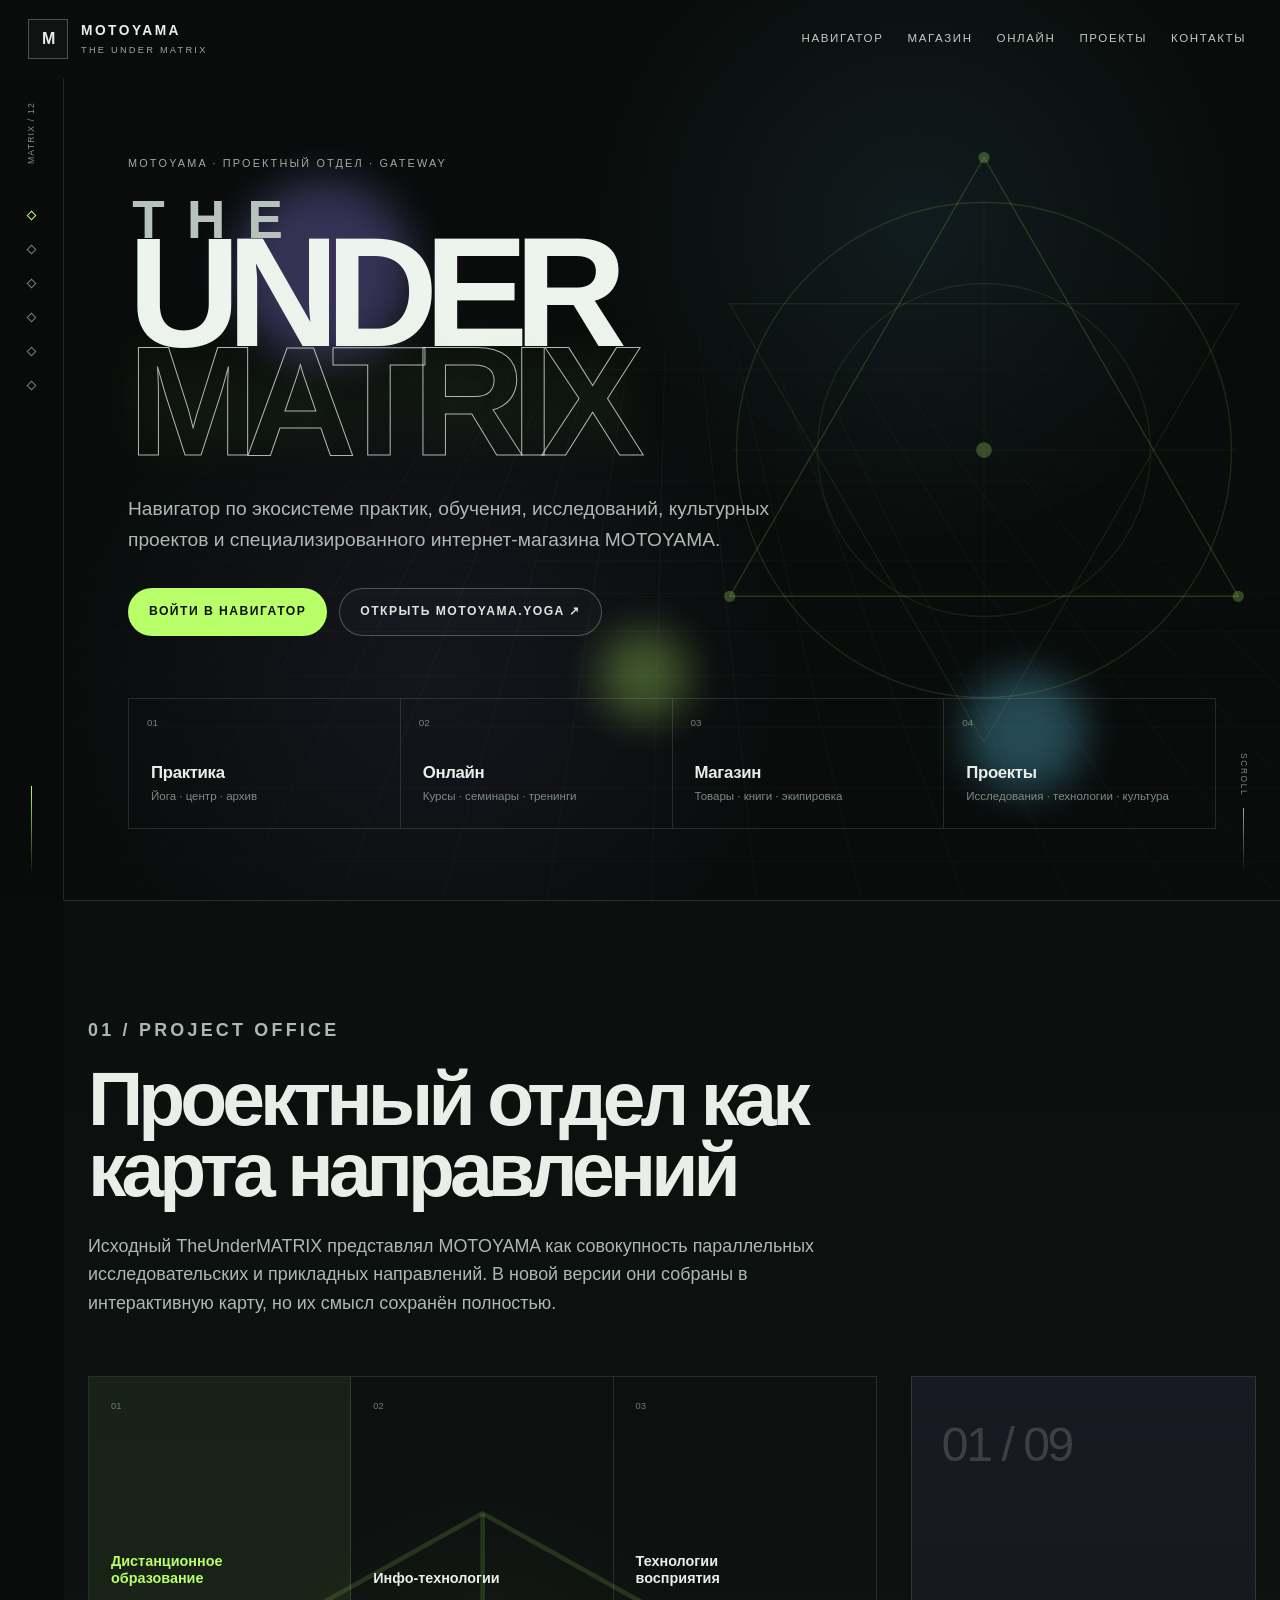
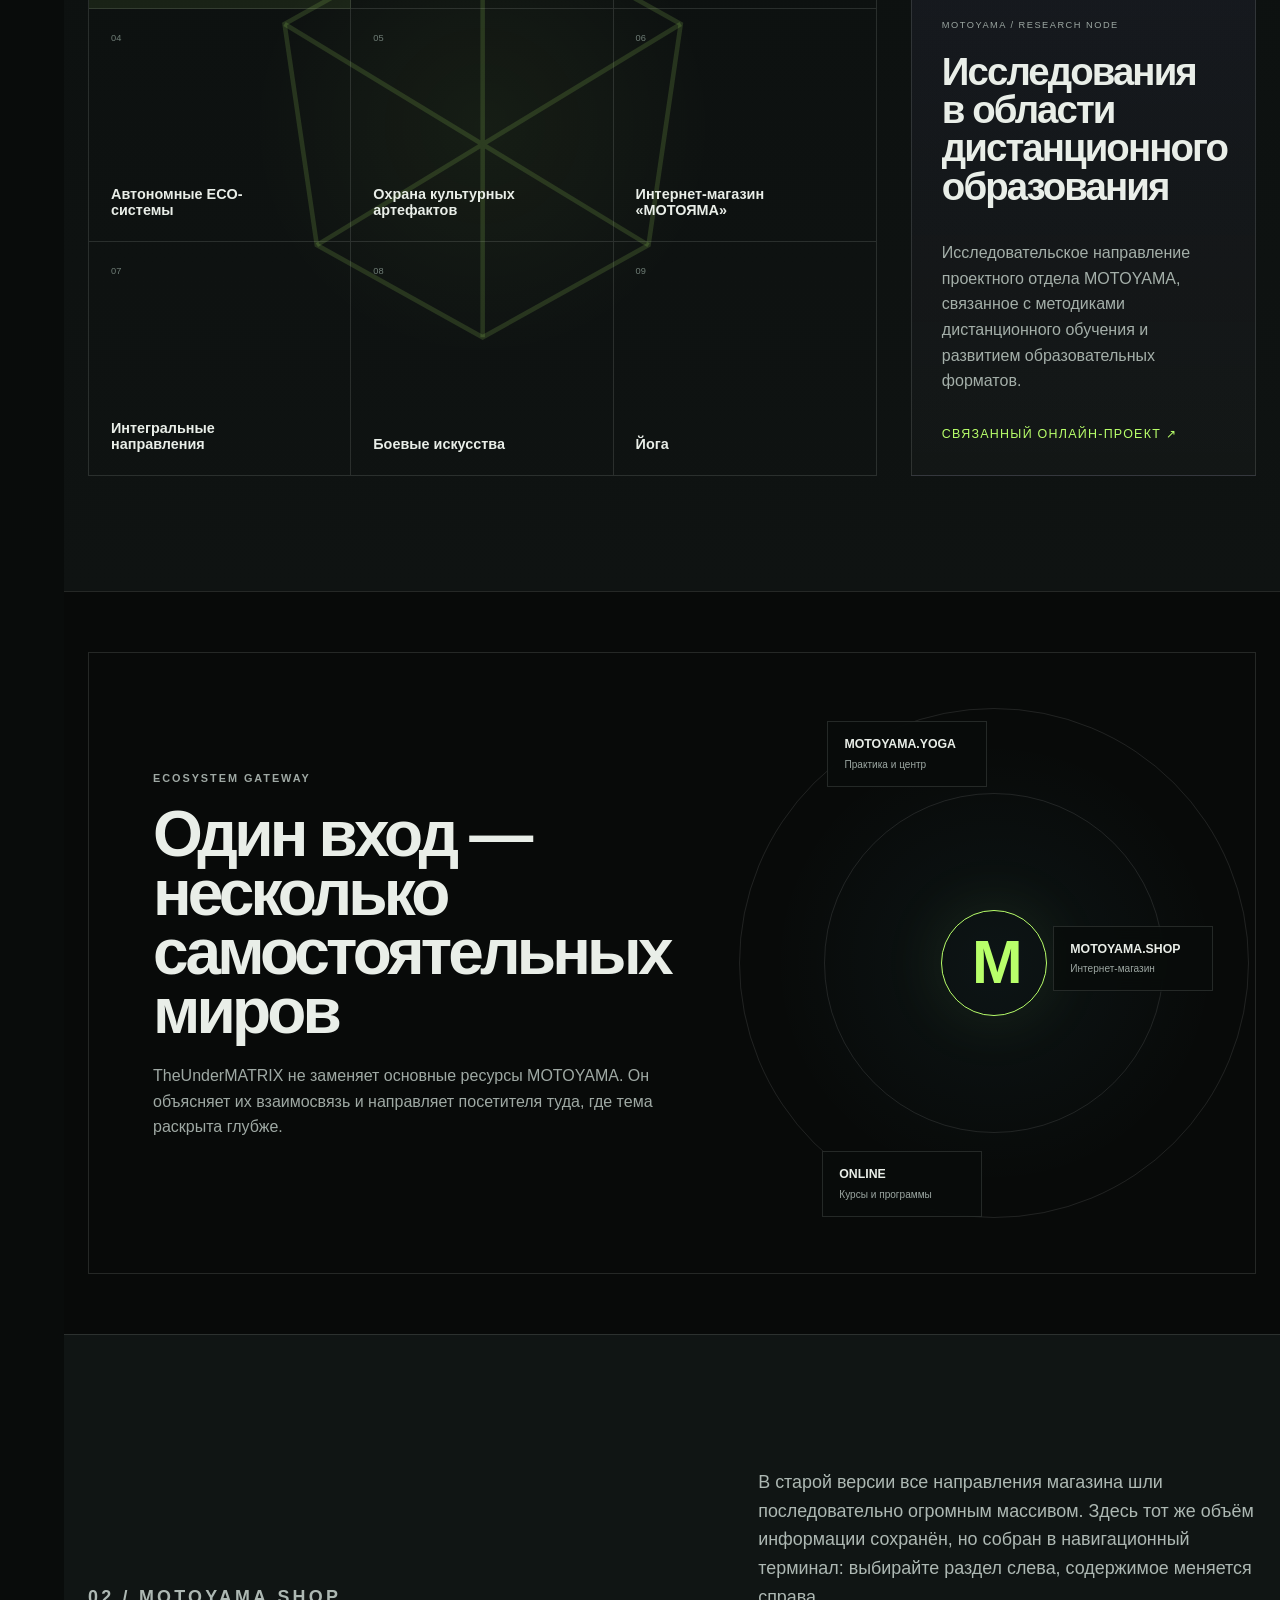
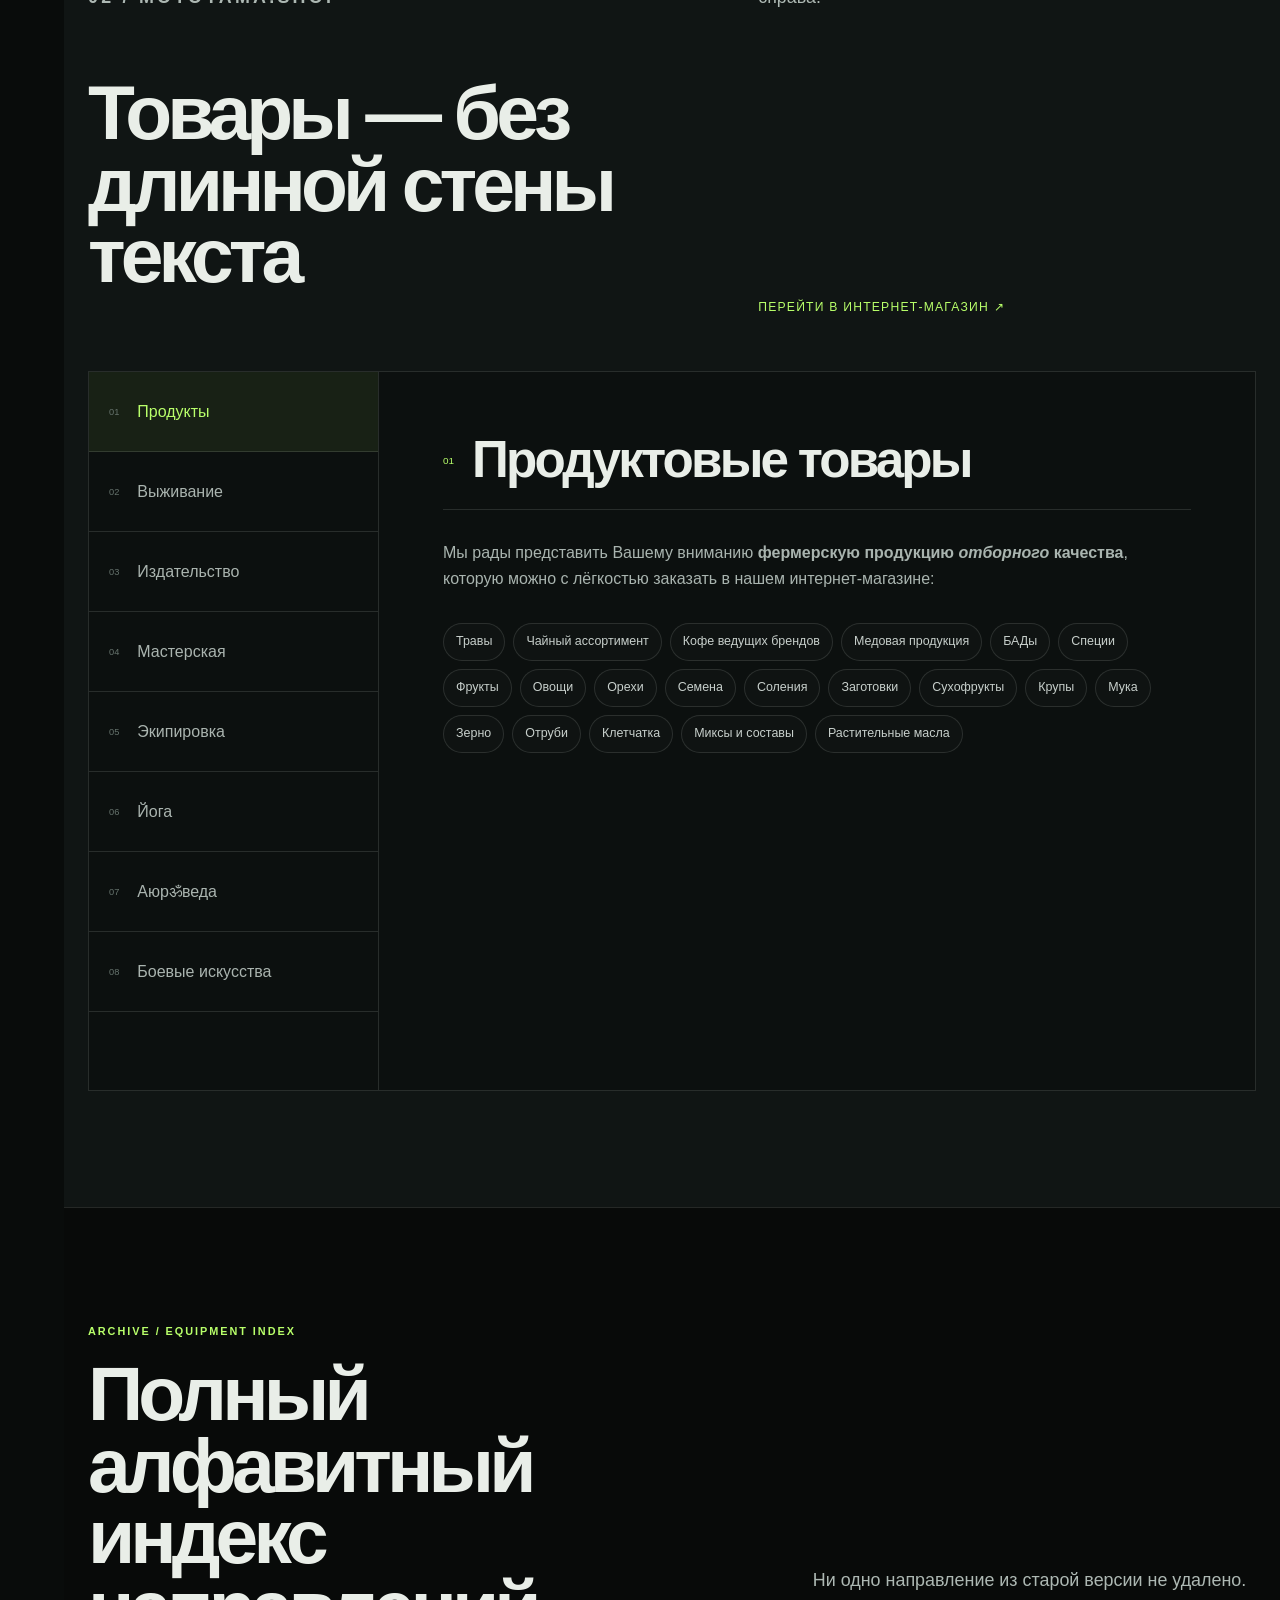
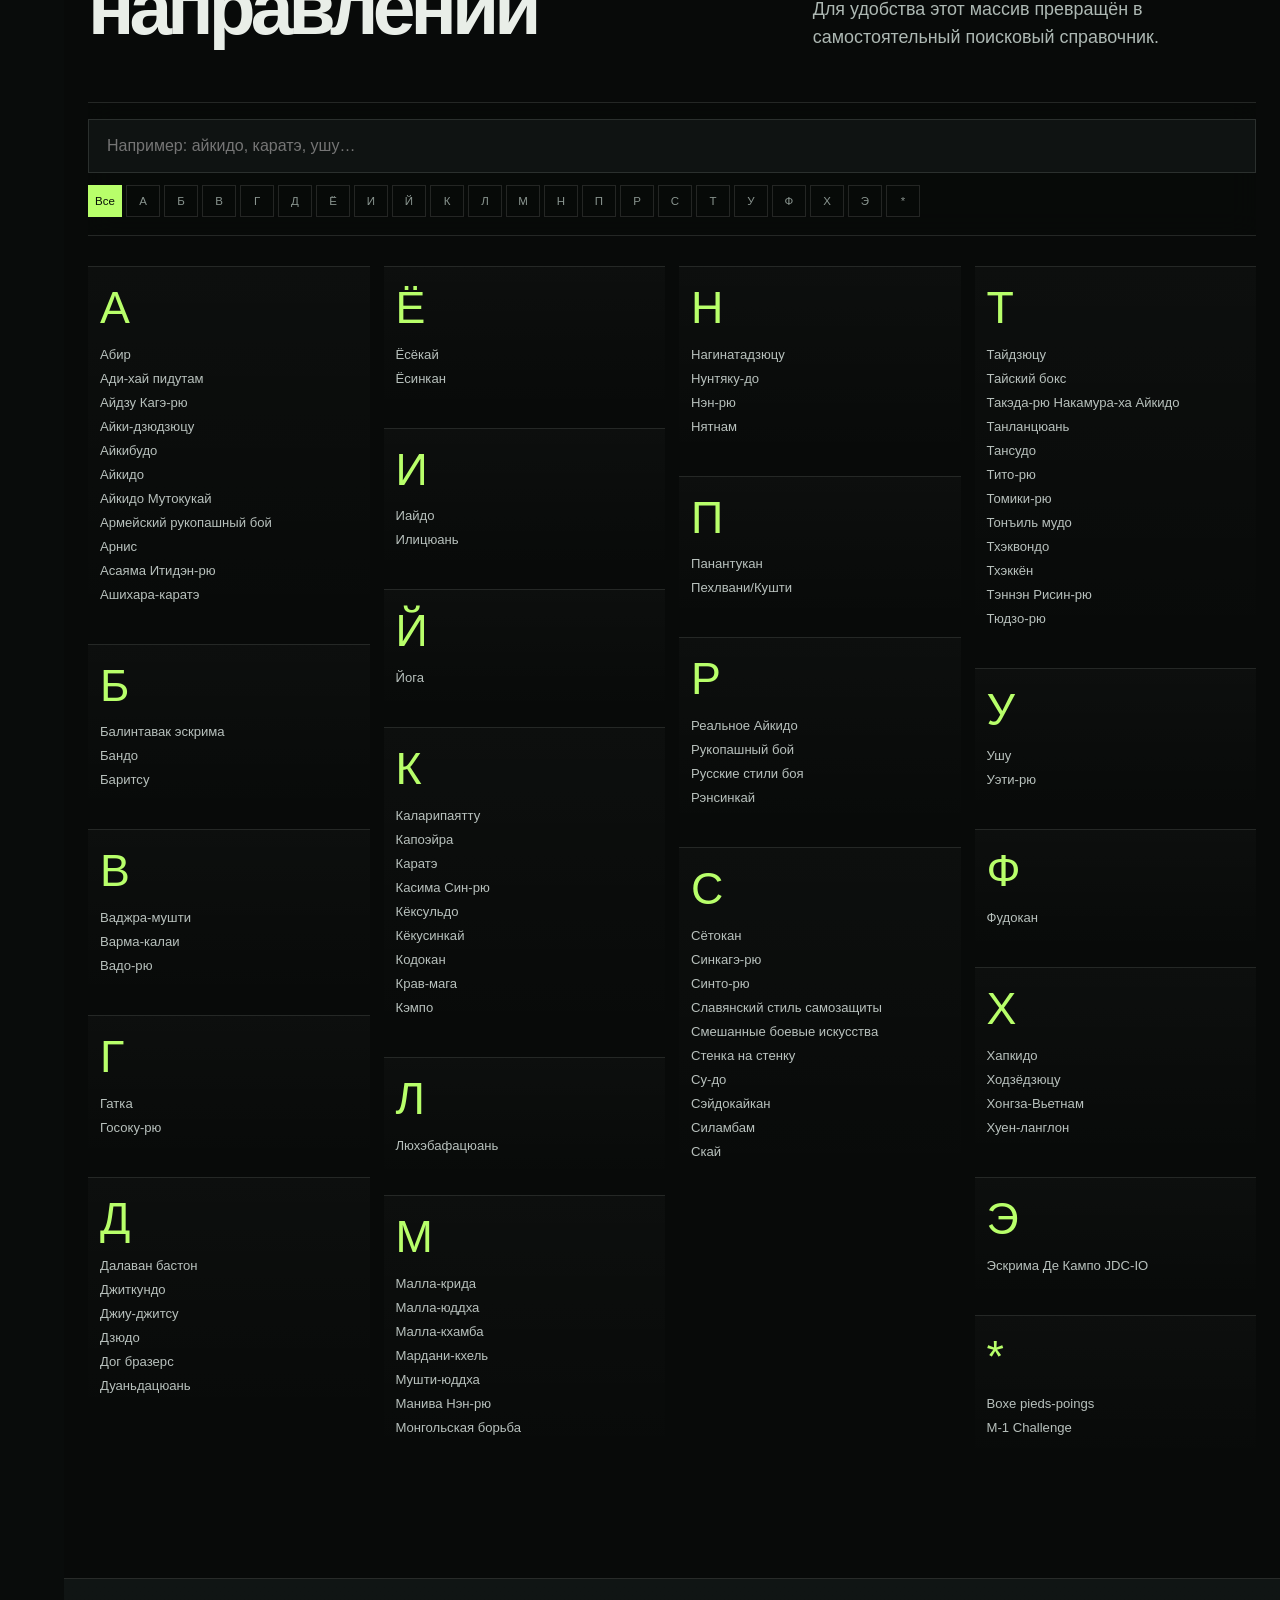
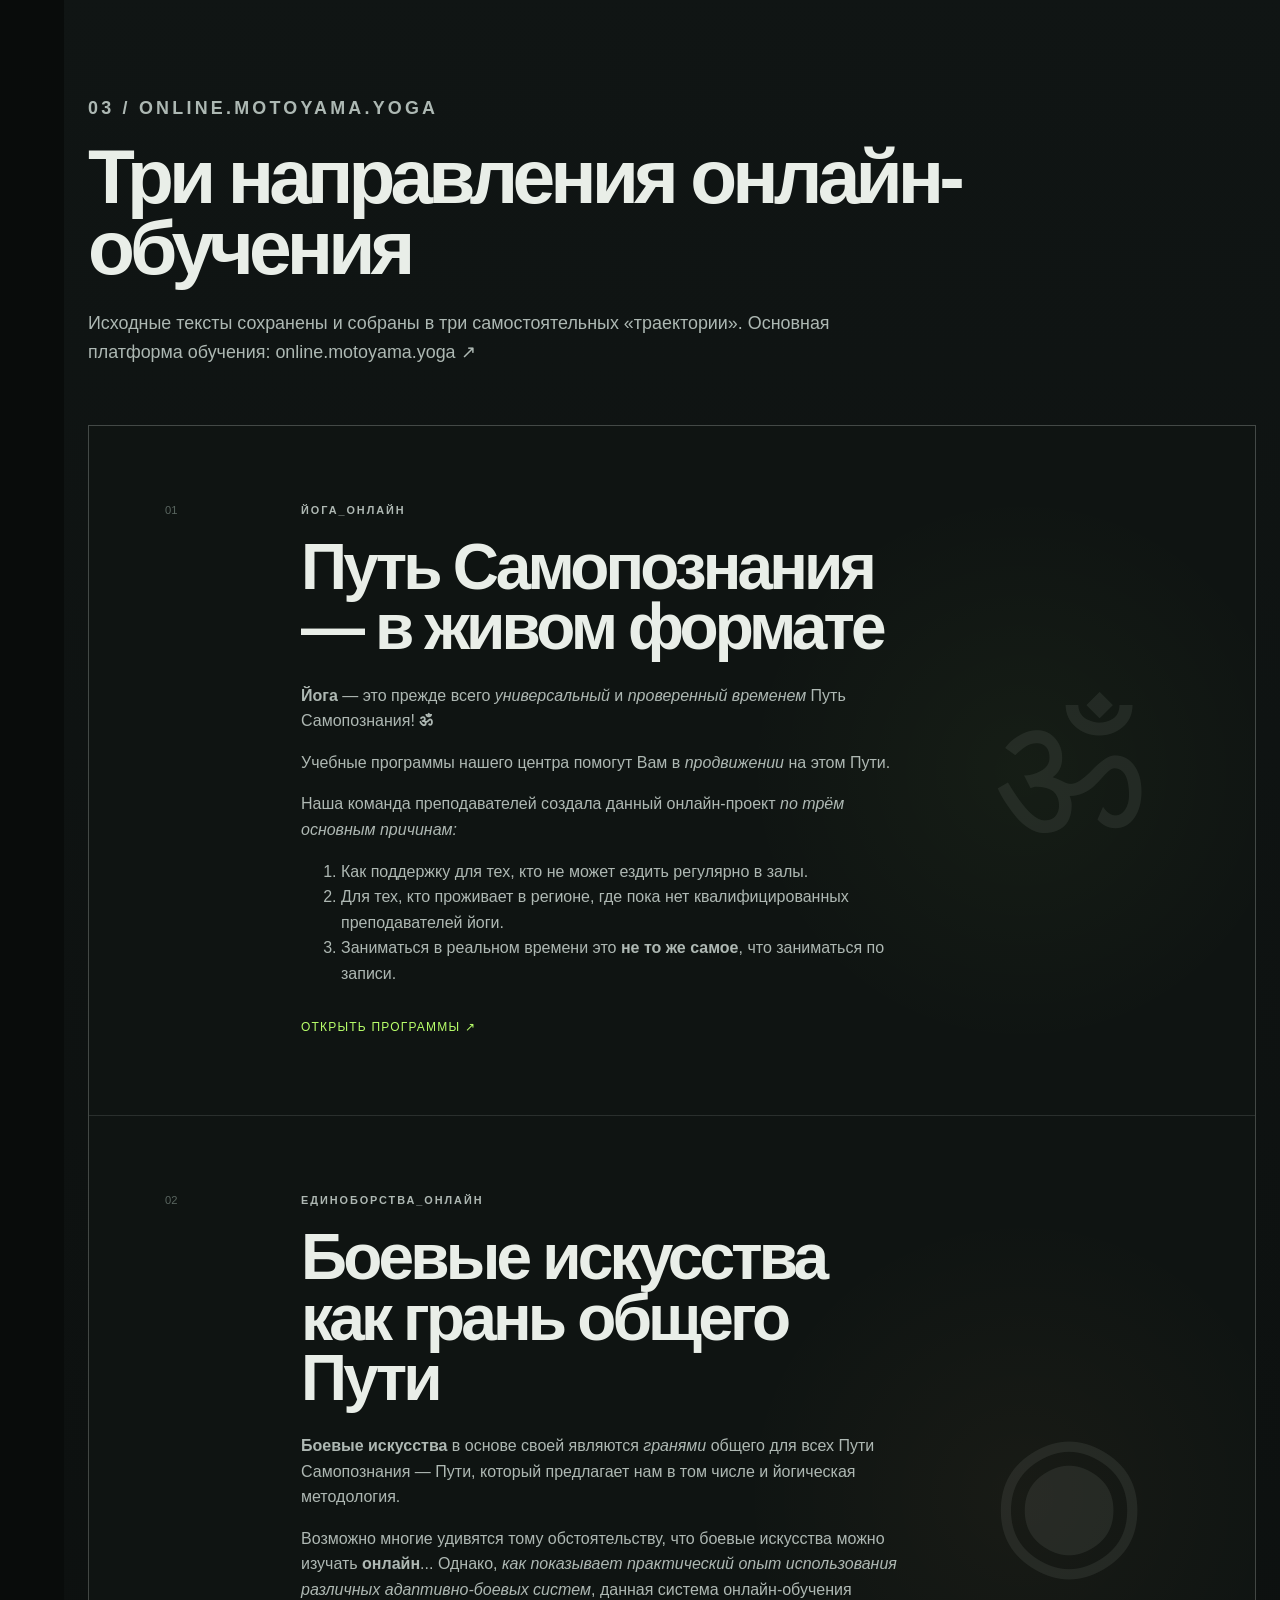
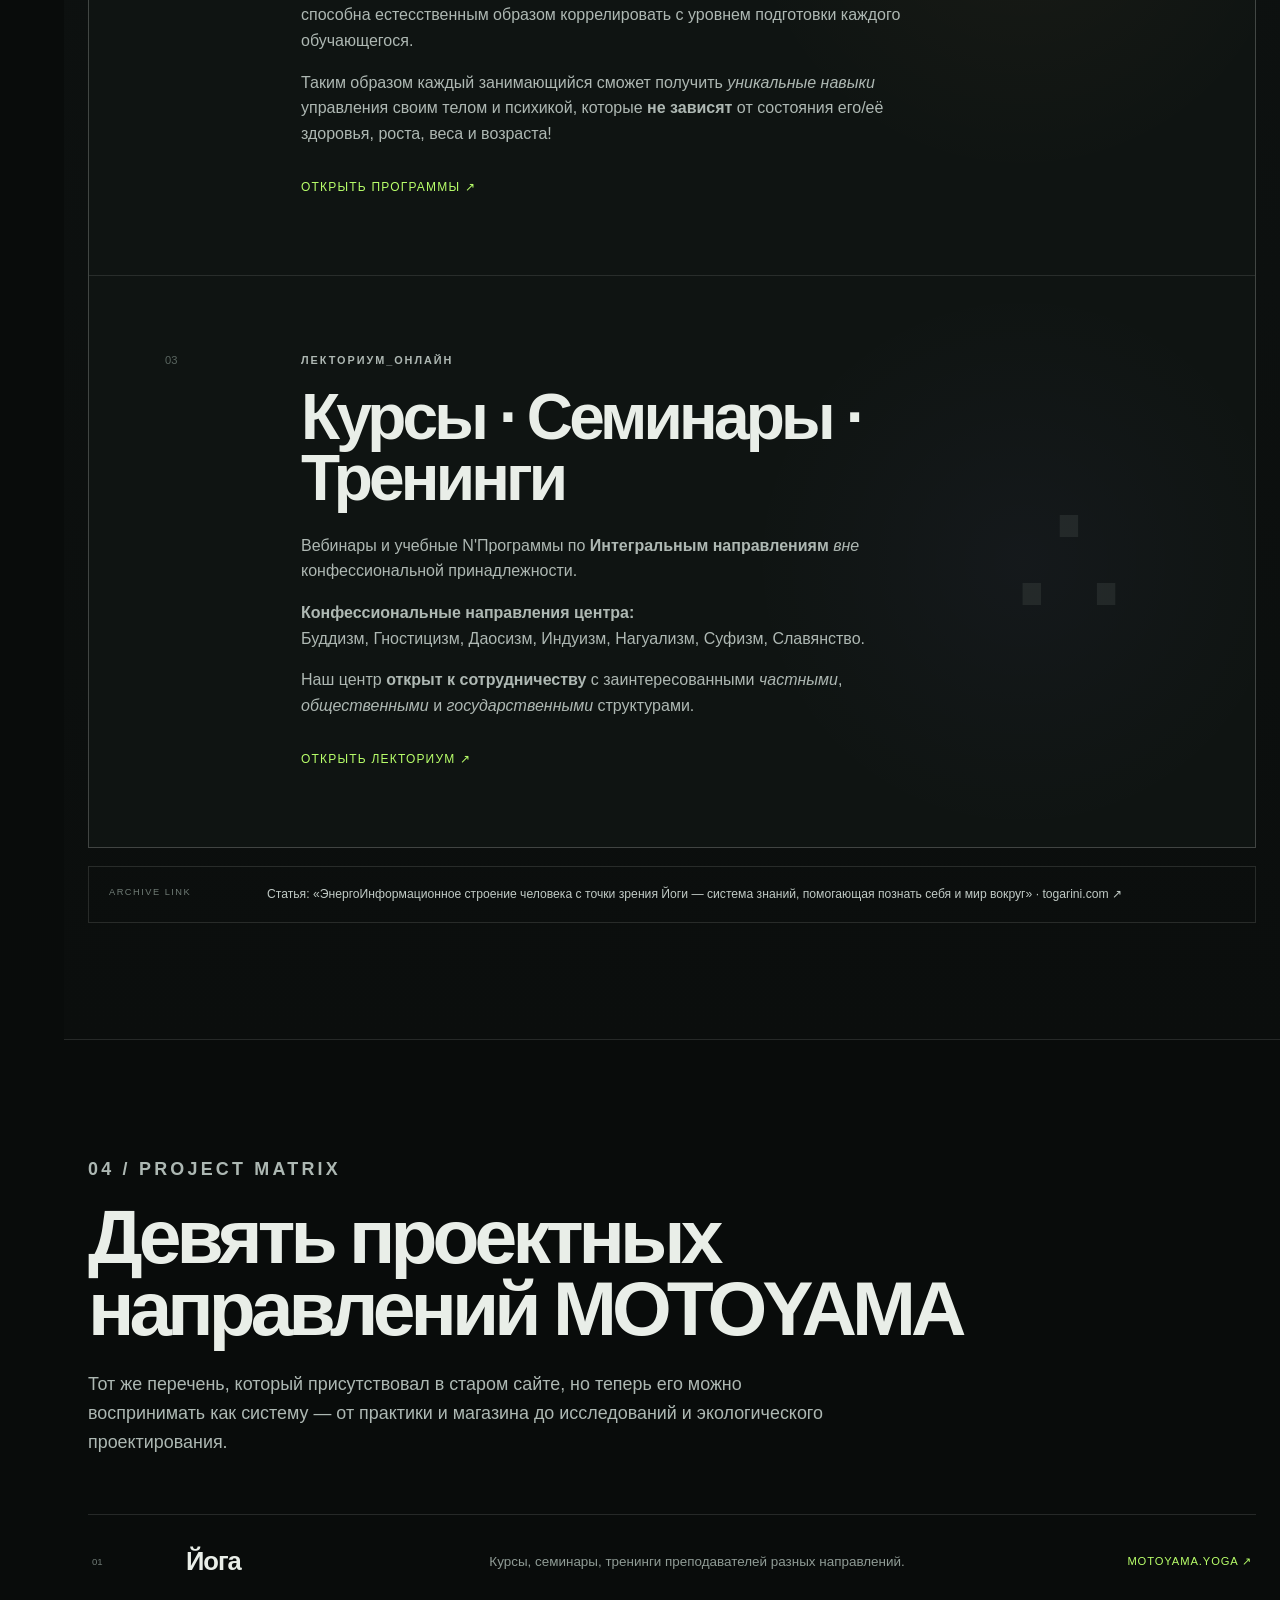
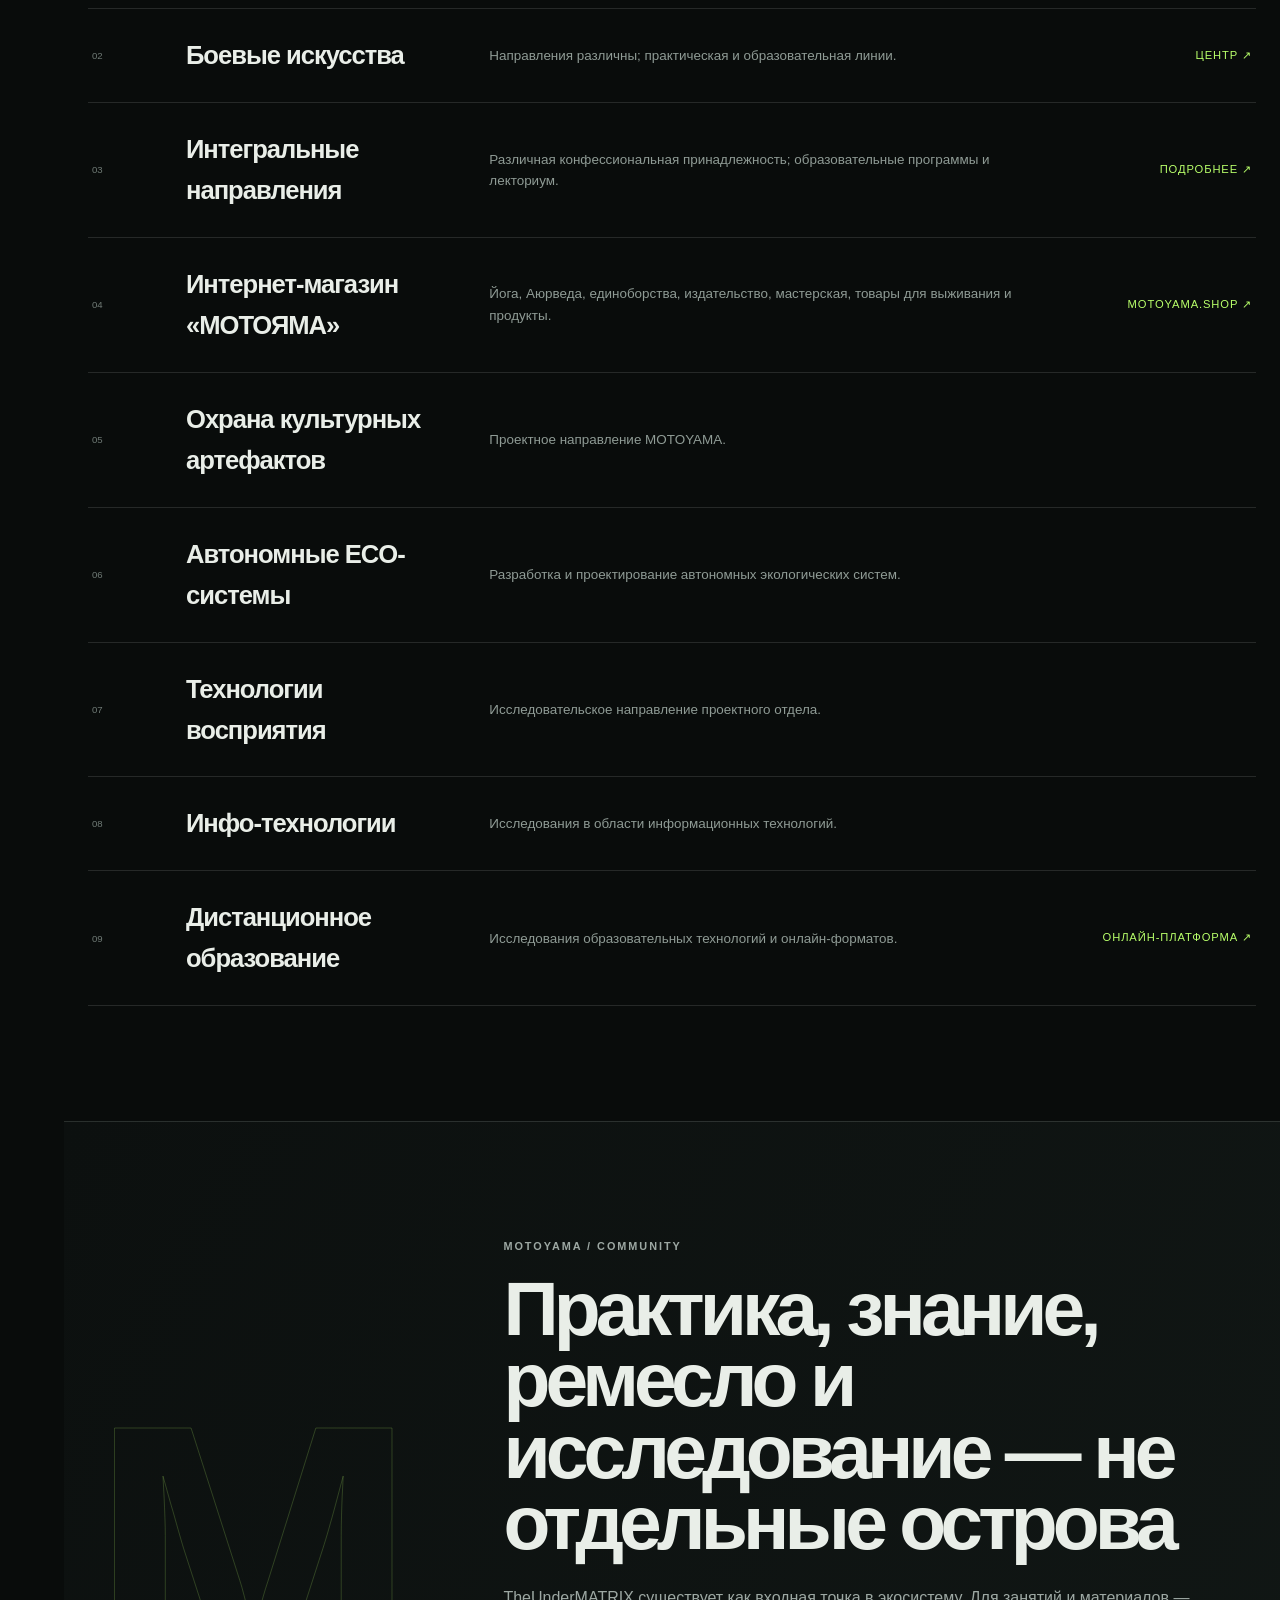
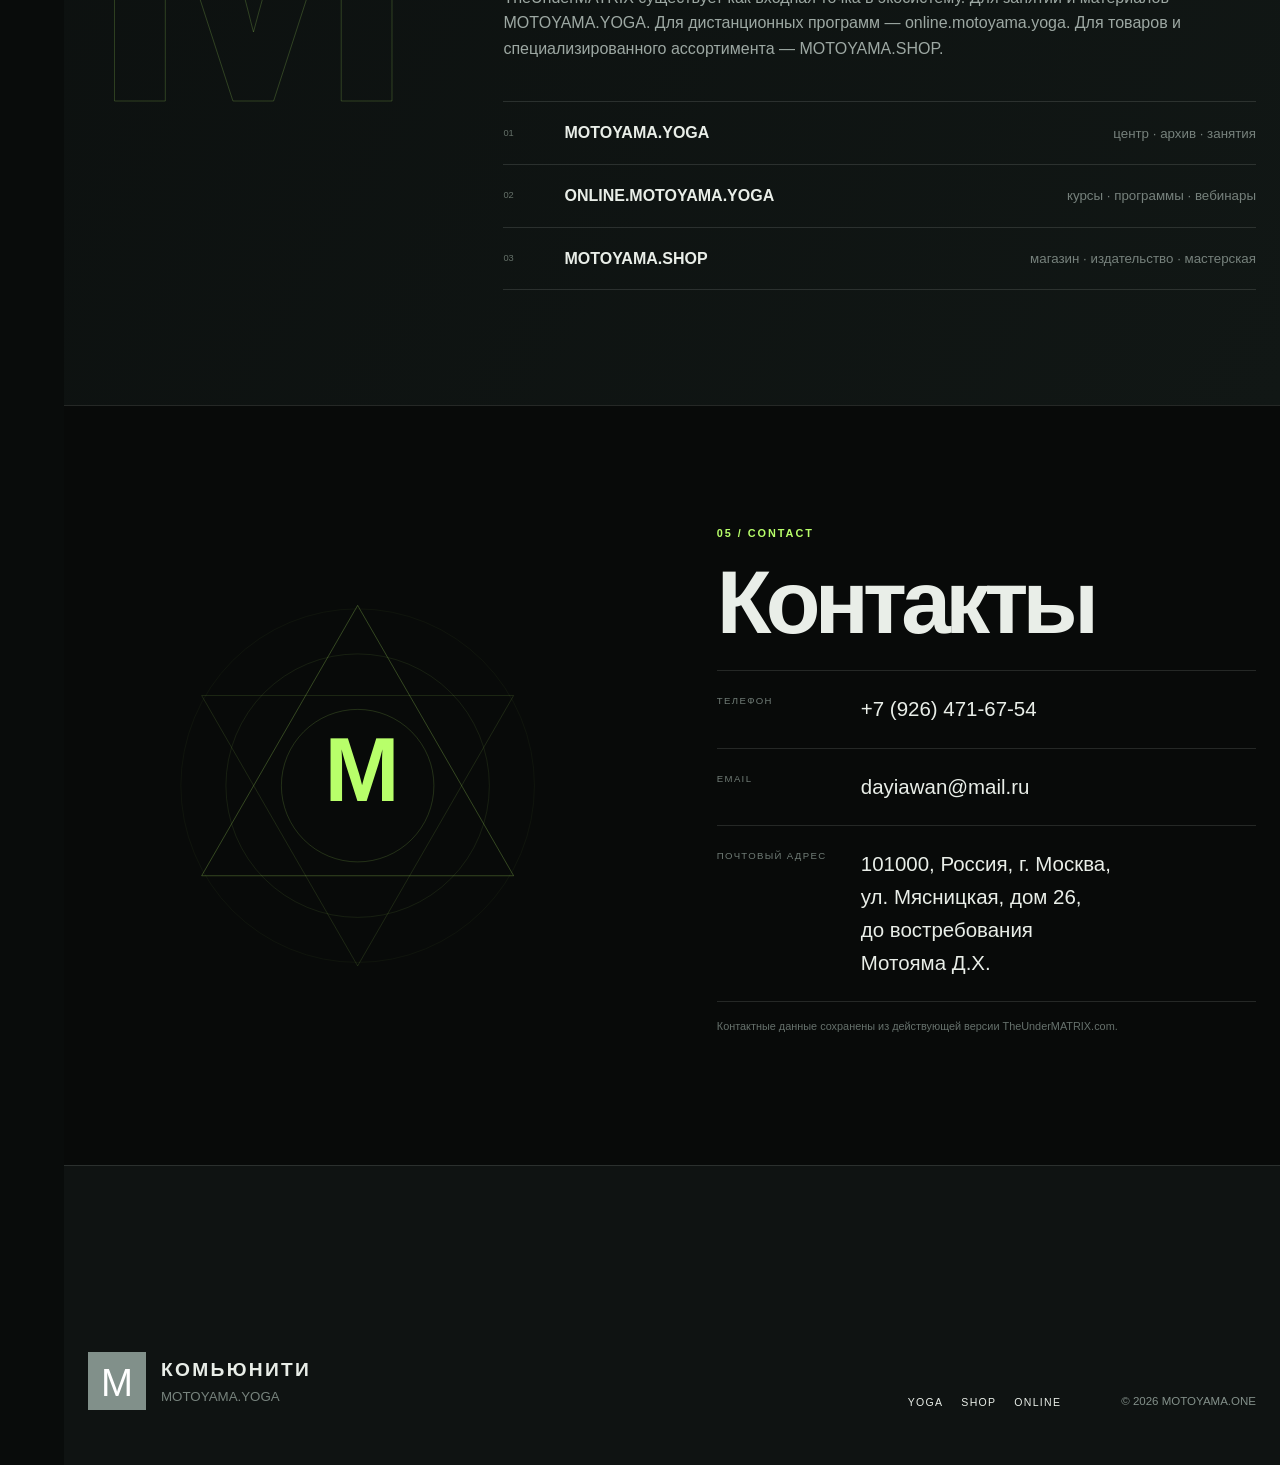
==== commit c96f1b9f: "Unify landing footer copyrights as MOTOYAMA.ONE Use the existing data-year updater with the XXI fall" ====
--- a/01-the-under-matrix/index.html
+++ b/01-the-under-matrix/index.html
@@ -412,7 +412,7 @@
   <footer class="site-footer">
     <div class="footer-brand"><span>M</span><div><b>КОМЬЮНИТИ</b><small>MOTOYAMA.YOGA</small></div></div>
     <div class="footer-links"><a href="https://motoyama.yoga/" target="_blank" rel="noopener">YOGA</a><a href="https://motoyama.shop/" target="_blank" rel="noopener">SHOP</a><a href="https://online.motoyama.yoga/" target="_blank" rel="noopener">ONLINE</a></div>
-    <p>ВСЕ ПРАВА ЗАЩИЩЕНЫ<br>© <span data-year>XXI</span> | MOTOYAMA</p>
+    <p>© <span data-year>XXI</span> <a href="https://motoyama.one/" target="_blank" rel="noopener noreferrer">MOTOYAMA.ONE</a></p>
   </footer>
 </body>
 </html>
--- a/01-the-under-matrix/assets/css/style.css
+++ b/01-the-under-matrix/assets/css/style.css
@@ -0,0 +1,64 @@
+:root {
+  --bg:#090c0b;
+  --bg-2:#0f1312;
+  --panel:#131918;
+  --panel-2:#171e1c;
+  --paper:#e9eee8;
+  --muted:#9ca7a2;
+  --line:rgba(233,238,232,.13);
+  --line-strong:rgba(233,238,232,.28);
+  --mint:#b8ff6a;
+  --cyan:#69d9ff;
+  --violet:#9b8cff;
+  --amber:#ffbf6c;
+  --max:1280px;
+  --head:78px;
+  --rail:64px;
+  --radius:26px;
+}
+*{box-sizing:border-box}
+html{scroll-behavior:smooth;background:var(--bg);color:var(--paper)}
+body{margin:0;background:var(--bg);color:var(--paper);font-family:Inter,ui-sans-serif,-apple-system,BlinkMacSystemFont,"Segoe UI",sans-serif;line-height:1.6;overflow-x:hidden}
+a{color:inherit;text-decoration:none}
+button,input{font:inherit}
+button{color:inherit}
+img,svg{display:block;max-width:100%}
+::selection{background:var(--mint);color:#08100a}
+.skip-link{position:fixed;left:16px;top:12px;z-index:9999;background:var(--paper);color:#111;padding:10px 14px;transform:translateY(-160%);transition:.2s}.skip-link:focus{transform:none}
+.sr-only{position:absolute;width:1px;height:1px;padding:0;margin:-1px;overflow:hidden;clip:rect(0,0,0,0);white-space:nowrap;border:0}
+.site-head{height:var(--head);position:fixed;left:0;right:0;top:0;z-index:80;display:flex;align-items:center;justify-content:space-between;padding:0 34px 0 28px;border-bottom:1px solid transparent;transition:background .3s,border-color .3s,backdrop-filter .3s}
+.site-head.is-scrolled{background:rgba(9,12,11,.76);border-color:var(--line);backdrop-filter:blur(18px)}
+.brand{display:flex;align-items:center;gap:13px;min-width:max-content}.brand-mark{width:40px;height:40px;display:grid;place-items:center;border:1px solid var(--line-strong);font-weight:800;letter-spacing:-.08em;background:rgba(255,255,255,.03)}.brand-copy{display:grid;gap:1px}.brand-copy b{font-size:.86rem;letter-spacing:.18em}.brand-copy em{font-size:.58rem;letter-spacing:.24em;color:var(--muted);font-style:normal}
+.desktop-nav{display:flex;gap:24px;font-size:.72rem;text-transform:uppercase;letter-spacing:.14em}.desktop-nav a{color:#c2cbc7;transition:.2s}.desktop-nav a:hover,.desktop-nav a:focus-visible{color:var(--mint)}
+.menu-toggle{display:none;width:46px;height:46px;border:1px solid var(--line);background:transparent;border-radius:50%;align-items:center;justify-content:center;flex-direction:column;gap:5px;cursor:pointer}.menu-toggle span:not(.sr-only){display:block;width:18px;height:1px;background:currentColor;transition:.25s}.menu-toggle[aria-expanded="true"] span:nth-child(1){transform:translateY(6px) rotate(45deg)}.menu-toggle[aria-expanded="true"] span:nth-child(2){opacity:0}.menu-toggle[aria-expanded="true"] span:nth-child(3){transform:translateY(-6px) rotate(-45deg)}
+.mobile-menu{position:fixed;inset:0;z-index:70;background:rgba(7,9,8,.97);padding:110px 24px 30px}.mobile-menu-inner{height:100%;display:flex;flex-direction:column;gap:16px}.mobile-menu p{color:var(--muted);letter-spacing:.18em;font-size:.72rem}.mobile-menu>a,.mobile-menu-inner>a{font-size:clamp(2rem,10vw,4rem);letter-spacing:-.05em;line-height:1.02}.menu-links{margin-top:auto;padding-top:24px;border-top:1px solid var(--line);display:grid;gap:9px;color:var(--muted);font-size:.86rem}
+.rail{position:fixed;top:var(--head);bottom:0;left:0;width:var(--rail);z-index:60;border-right:1px solid var(--line);display:flex;flex-direction:column;align-items:center;padding:24px 0;background:rgba(9,12,11,.34);backdrop-filter:blur(9px)}.rail-caption{font-size:.54rem;letter-spacing:.14em;color:#83908a;writing-mode:vertical-rl;transform:rotate(180deg);margin-bottom:34px}.rail-dot{width:28px;height:28px;display:grid;place-items:center;position:relative;margin:3px 0;color:#74807a;font-size:.5rem}.rail-dot:before{content:"";position:absolute;width:5px;height:5px;border:1px solid currentColor;transform:rotate(45deg)}.rail-dot span{opacity:0;position:absolute;left:42px;font-size:.56rem;color:var(--paper);letter-spacing:.08em;transition:.2s}.rail-dot:hover span,.rail-dot:focus-visible span{opacity:1}.rail-dot.is-active{color:var(--mint)}.rail-line{margin-top:auto;width:1px;height:90px;background:linear-gradient(to bottom,var(--mint),transparent)}
+main,.site-footer{margin-left:var(--rail)}
+.section{position:relative;padding:clamp(90px,9vw,150px) max(24px,calc((100vw - var(--rail) - var(--max))/2));border-top:1px solid var(--line)}
+.eyebrow{margin:0 0 18px;color:var(--mint);font-size:.68rem;letter-spacing:.18em;text-transform:uppercase;font-weight:700}.section-head{max-width:900px;margin-bottom:58px}.section-head h2,.store-intro h2,.martial-head h2,.manifesto-copy h2,.contact-copy h2{font-size:clamp(2.5rem,6vw,6.8rem);line-height:.93;letter-spacing:-.064em;font-weight:620;margin:0 0 26px}.section-head>p,.store-intro>p,.martial-head>p{max-width:760px;color:#adb8b3;font-size:clamp(1rem,1.4vw,1.22rem)}
+.reveal{opacity:0;transform:translateY(28px);transition:opacity .7s ease,transform .7s ease}.reveal.is-visible{opacity:1;transform:none}
+.hero{min-height:100svh;padding:calc(var(--head) + 70px) clamp(24px,5vw,80px) 64px;display:grid;align-items:center;position:relative;overflow:hidden;background:radial-gradient(circle at 70% 25%,rgba(105,217,255,.08),transparent 30%),radial-gradient(circle at 30% 75%,rgba(155,140,255,.08),transparent 34%),var(--bg)}
+.matrix-field{position:absolute;inset:0;overflow:hidden;pointer-events:none}.matrix-grid{position:absolute;inset:-10%;background-image:linear-gradient(rgba(255,255,255,.035) 1px,transparent 1px),linear-gradient(90deg,rgba(255,255,255,.035) 1px,transparent 1px);background-size:48px 48px;mask-image:radial-gradient(circle at 55% 45%,#000 10%,transparent 70%);transform:perspective(900px) rotateX(67deg) translateY(8%);transform-origin:center}.hero-sigil{position:absolute;width:min(61vw,720px);right:-5vw;top:50%;transform:translateY(-50%);color:rgba(184,255,106,.25);filter:drop-shadow(0 0 42px rgba(184,255,106,.08))}.orb{position:absolute;border-radius:50%;filter:blur(20px);opacity:.3}.orb-a{width:180px;height:180px;background:var(--violet);left:14%;top:20%}.orb-b{width:120px;height:120px;background:var(--cyan);right:16%;bottom:12%}.orb-c{width:90px;height:90px;background:var(--mint);left:44%;bottom:20%}
+.hero-inner{position:relative;z-index:2;max-width:1220px;margin:0 auto;width:100%}.hero-kicker{color:#9eaba5;text-transform:uppercase;letter-spacing:.2em;font-size:.68rem;margin-bottom:28px}.hero-title{display:grid;margin:0;width:min-content;font-size:clamp(4.7rem,12.2vw,12.8rem);line-height:.7;letter-spacing:-.09em;font-weight:760}.hero-title span:nth-child(1){font-size:.34em;letter-spacing:.42em;padding-left:.08em;color:#b8c2bd}.hero-title span:nth-child(2){color:#edf3ed}.hero-title span:nth-child(3){color:transparent;-webkit-text-stroke:1px rgba(233,238,232,.75);text-shadow:0 0 50px rgba(184,255,106,.08)}.hero-lead{max-width:660px;margin:38px 0 0;color:#aeb9b4;font-size:clamp(1.05rem,1.5vw,1.35rem)}.hero-actions{display:flex;flex-wrap:wrap;gap:12px;margin-top:32px}.button{min-height:48px;padding:0 20px;border-radius:999px;display:inline-flex;align-items:center;justify-content:center;font-size:.76rem;text-transform:uppercase;letter-spacing:.12em;font-weight:700;transition:.2s;border:1px solid transparent}.button-primary{background:var(--mint);color:#0b110d}.button-primary:hover{transform:translateY(-2px);box-shadow:0 12px 38px rgba(184,255,106,.16)}.button-ghost{border-color:var(--line-strong);color:#dce4df;background:rgba(255,255,255,.02)}.button-ghost:hover,.button-secondary:hover{border-color:var(--mint);color:var(--mint)}.button-secondary{border-color:var(--line-strong);color:#dce4df;margin-top:15px}.hero-system{margin-top:62px;display:grid;grid-template-columns:repeat(4,1fr);border-top:1px solid var(--line);border-left:1px solid var(--line)}.system-node{min-height:130px;padding:22px;border-right:1px solid var(--line);border-bottom:1px solid var(--line);display:grid;align-content:end;position:relative;overflow:hidden;transition:.3s}.system-node:after{content:"";position:absolute;inset:0;background:linear-gradient(120deg,transparent,rgba(184,255,106,.06));transform:translateX(-101%);transition:.35s}.system-node:hover:after{transform:none}.system-node span{position:absolute;top:16px;left:18px;color:#77837d;font-size:.62rem}.system-node b{font-size:1.05rem;letter-spacing:-.02em}.system-node small{color:#7e8a84;font-size:.72rem}.scroll-cue{position:absolute;right:30px;bottom:28px;display:flex;align-items:center;gap:12px;color:#7b8781;font-size:.52rem;letter-spacing:.2em;writing-mode:vertical-rl}.scroll-cue i{height:64px;width:1px;background:linear-gradient(var(--muted),transparent)}
+.navigator{background:linear-gradient(180deg,#0b0f0e,#0f1312)}.navigator-layout{display:grid;grid-template-columns:minmax(0,1.6fr) minmax(300px,.7fr);gap:34px;align-items:stretch}.project-matrix{min-height:700px;border:1px solid var(--line);position:relative;display:grid;grid-template-columns:repeat(3,1fr);grid-template-rows:repeat(3,1fr);background:radial-gradient(circle at center,rgba(184,255,106,.05),transparent 44%)}.project-matrix>svg{position:absolute;inset:17%;width:66%;height:66%;stroke:rgba(184,255,106,.14);fill:none;pointer-events:none}.project-node{position:relative;z-index:2;border:0;border-right:1px solid var(--line);border-bottom:1px solid var(--line);background:transparent;text-align:left;padding:22px;display:flex;flex-direction:column;justify-content:space-between;cursor:pointer;transition:.25s}.project-node:nth-child(3n){border-right:0}.project-node:nth-child(n+7){border-bottom:0}.project-node span{font-size:.58rem;color:#6e7c75}.project-node b{font-size:clamp(.9rem,1.1vw,1.1rem);line-height:1.15;font-weight:560;max-width:170px}.project-node:hover,.project-node:focus-visible,.project-node.is-active{background:rgba(184,255,106,.07);color:var(--mint)}.project-inspector{border:1px solid var(--line);padding:30px;display:flex;min-height:420px;flex-direction:column;justify-content:flex-end;background:linear-gradient(180deg,rgba(155,140,255,.08),rgba(255,255,255,.015))}.inspector-index{font-size:3rem;letter-spacing:-.05em;color:rgba(233,238,232,.18);margin-bottom:auto}.inspector-label{font-size:.58rem;letter-spacing:.16em;color:var(--muted)}.project-inspector h3{font-size:clamp(1.8rem,3vw,3rem);letter-spacing:-.05em;line-height:1;margin:10px 0 18px}.project-inspector>p:not(.inspector-label){color:#a4afa9}.project-inspector a{color:var(--mint);font-size:.78rem;text-transform:uppercase;letter-spacing:.1em;margin-top:15px}
+.gateway{padding-top:60px;padding-bottom:60px;background:#080a09}.gateway-stage{min-height:620px;border:1px solid var(--line);display:grid;grid-template-columns:.8fr 1.2fr;align-items:center;overflow:hidden}.gateway-copy{padding:clamp(32px,5vw,74px)}.gateway-copy h2{font-size:clamp(2.6rem,5vw,5.8rem);line-height:.92;letter-spacing:-.06em;margin:0 0 22px}.gateway-copy>p{color:#9fa9a4;max-width:560px}.gateway-orbit{min-height:620px;position:relative;display:grid;place-items:center;background:radial-gradient(circle,rgba(105,217,255,.05),transparent 55%)}.core{width:106px;height:106px;border-radius:50%;display:grid;place-items:center;border:1px solid var(--mint);color:var(--mint);font-size:3.8rem;font-weight:800;letter-spacing:-.1em;box-shadow:0 0 70px rgba(184,255,106,.09);z-index:3}.orbit-ring{position:absolute;border:1px solid rgba(233,238,232,.11);border-radius:50%}.ring-a{width:340px;height:340px}.ring-b{width:510px;height:510px}.orbit-node{position:absolute;border:1px solid var(--line);padding:13px 16px;background:rgba(9,12,11,.85);backdrop-filter:blur(8px);display:grid;gap:2px;z-index:4;min-width:160px;transition:.2s}.orbit-node:hover{border-color:var(--mint);transform:translateY(-2px)}.orbit-node b{font-size:.77rem}.orbit-node small{font-size:.63rem;color:var(--muted)}.orbit-yoga{top:11%;left:18%}.orbit-shop{right:8%;top:44%}.orbit-online{left:17%;bottom:9%}
+.store{background:#101514}.store-intro{display:grid;grid-template-columns:minmax(0,1fr) minmax(300px,.8fr);gap:48px;align-items:end;margin-bottom:54px}.store-intro h2{grid-column:1/2}.store-intro>p{grid-column:2/3;grid-row:1/2;align-self:end}.store-intro .eyebrow{grid-column:1/2}.store-intro .text-link{grid-column:2/3;color:var(--mint);font-size:.76rem;text-transform:uppercase;letter-spacing:.1em}.store-terminal{border:1px solid var(--line);display:grid;grid-template-columns:290px minmax(0,1fr);min-height:720px;background:#0c100f}.store-index{border-right:1px solid var(--line);display:flex;flex-direction:column}.store-tab{border:0;border-bottom:1px solid var(--line);background:transparent;min-height:80px;text-align:left;padding:0 20px;display:flex;align-items:center;gap:18px;cursor:pointer;color:#aab4af;transition:.2s}.store-tab span{font-size:.58rem;color:#66736d}.store-tab:hover,.store-tab:focus-visible,.store-tab.is-active{background:rgba(184,255,106,.07);color:var(--mint)}.store-panels{min-width:0}.store-panel{padding:clamp(28px,5vw,66px);max-width:980px}.panel-heading{display:flex;align-items:center;gap:18px;border-bottom:1px solid var(--line);padding-bottom:24px;margin-bottom:30px}.panel-heading span{font-size:.62rem;color:var(--mint)}.panel-heading h3{font-size:clamp(2rem,4vw,4.5rem);letter-spacing:-.055em;line-height:.95;margin:0}.store-panel>p{color:#a9b4af;font-size:1rem;max-width:850px}.store-panel h4{font-size:1rem;text-transform:uppercase;letter-spacing:.12em;margin:32px 0 15px;color:#dde4e0}.category-cloud{list-style:none;padding:0;margin:32px 0 0;display:flex;flex-wrap:wrap;gap:8px}.category-cloud li{border:1px solid var(--line);border-radius:999px;padding:8px 12px;font-size:.78rem;color:#c7cfcb;background:rgba(255,255,255,.015)}.category-cloud.compact li{font-size:.72rem}
+.martial{background:#080a09}.martial-head{display:grid;grid-template-columns:1.2fr .8fr;gap:60px;align-items:end;margin-bottom:32px}.martial-head>p{align-self:end}.martial-tools{position:sticky;top:calc(var(--head) + 8px);z-index:20;background:rgba(8,10,9,.9);backdrop-filter:blur(14px);padding:16px 0 18px;margin-bottom:30px;border-top:1px solid var(--line);border-bottom:1px solid var(--line)}.search-box{display:block;margin-bottom:12px}.search-box input{width:100%;height:54px;border:1px solid var(--line);background:#0f1312;color:var(--paper);padding:0 18px;outline:none}.search-box input:focus{border-color:var(--mint)}.letter-filter{display:flex;flex-wrap:wrap;gap:4px}.letter-filter button{width:34px;height:32px;border:1px solid var(--line);background:transparent;cursor:pointer;font-size:.72rem;color:#89958f}.letter-filter button:hover,.letter-filter button.is-active{background:var(--mint);color:#071008;border-color:var(--mint)}.martial-grid{columns:4 230px;column-gap:14px}.martial-group{break-inside:avoid;border-top:1px solid var(--line);padding:18px 12px 22px;margin:0 0 14px;background:linear-gradient(180deg,rgba(255,255,255,.018),transparent)}.martial-group h3{font-size:2.8rem;line-height:1;margin:0 0 14px;color:var(--mint);font-weight:500}.martial-group p{margin:3px 0;color:#b8c1bd;font-size:.82rem}.martial-group [hidden]{display:none}.no-results{padding:30px 0;color:var(--muted)}
+.online{background:linear-gradient(180deg,#101514,#0b0e0d)}.online-rail{display:grid;gap:1px;background:var(--line);border:1px solid var(--line)}.online-chapter{position:relative;min-height:520px;padding:clamp(34px,6vw,76px);display:grid;grid-template-columns:100px minmax(0,1fr) 220px;gap:36px;align-items:center;background:#0f1412;overflow:hidden}.online-chapter:before{content:"";position:absolute;inset:0;opacity:.2;pointer-events:none}.chapter-yoga:before{background:radial-gradient(circle at 80% 50%,rgba(184,255,106,.2),transparent 28%)}.chapter-martial:before{background:radial-gradient(circle at 80% 50%,rgba(255,191,108,.2),transparent 28%)}.chapter-lecture:before{background:radial-gradient(circle at 80% 50%,rgba(155,140,255,.2),transparent 28%)}.chapter-number{align-self:start;color:#59655f;font-size:.7rem}.chapter-copy{position:relative;z-index:2;max-width:760px}.chapter-copy h3{font-size:clamp(2.4rem,5vw,5.5rem);line-height:.94;letter-spacing:-.06em;margin:0 0 25px}.chapter-copy p,.chapter-copy li{color:#aeb8b3}.chapter-copy a{display:inline-block;margin-top:16px;color:var(--mint);font-size:.75rem;text-transform:uppercase;letter-spacing:.1em}.chapter-symbol{position:relative;z-index:1;font-size:clamp(7rem,14vw,13rem);line-height:1;text-align:center;color:rgba(233,238,232,.08)}.source-link{margin-top:18px;border:1px solid var(--line);padding:18px 20px;display:grid;grid-template-columns:140px 1fr;gap:18px;font-size:.76rem}.source-link span{color:#6f7b75;font-size:.58rem;letter-spacing:.16em}.source-link a{color:#c0cac5}
+.projects{background:#090c0b}.project-list{border-top:1px solid var(--line)}.project-list article{display:grid;grid-template-columns:70px minmax(220px,.7fr) minmax(0,1.4fr) 180px;gap:24px;align-items:center;padding:26px 4px;border-bottom:1px solid var(--line);transition:.2s}.project-list article:hover{background:rgba(255,255,255,.018);padding-left:14px;padding-right:14px}.project-list article>span{font-size:.6rem;color:#6f7a75}.project-list h3{font-size:clamp(1.2rem,2vw,2rem);margin:0;letter-spacing:-.04em}.project-list p{margin:0;color:#8f9b95;font-size:.84rem}.project-list a{justify-self:end;color:var(--mint);font-size:.7rem;text-transform:uppercase;letter-spacing:.08em}
+.manifesto{display:grid;grid-template-columns:.45fr 1fr;align-items:center;gap:6vw;background:linear-gradient(120deg,#0c100f,#111715)}.manifesto-symbol{font-size:min(31vw,450px);line-height:.7;color:transparent;-webkit-text-stroke:1px rgba(184,255,106,.2);font-weight:900;letter-spacing:-.12em}.manifesto-copy h2{max-width:900px}.manifesto-copy>p{max-width:760px;color:#9da8a3}.manifesto-links{margin-top:40px;border-top:1px solid var(--line)}.manifesto-links a{display:grid;grid-template-columns:45px 1fr 240px;gap:16px;align-items:center;border-bottom:1px solid var(--line);padding:18px 0;transition:.2s}.manifesto-links a:hover{color:var(--mint)}.manifesto-links span{font-size:.58rem;color:#657169}.manifesto-links small{color:#76817c;text-align:right}
+.contact{display:grid;grid-template-columns:1fr 1fr;gap:7vw;align-items:center;min-height:760px;background:#080a09}.contact-visual{display:grid;place-items:center;color:rgba(184,255,106,.45)}.contact-visual svg{width:min(520px,90%)}.contact-visual text{fill:var(--mint);font-size:130px;font-weight:900;letter-spacing:-.1em}.contact-copy h2{font-size:clamp(3.4rem,7vw,8rem)}.contact-lines{border-top:1px solid var(--line)}.contact-lines>a,.contact-lines>div{display:grid;grid-template-columns:120px 1fr;gap:24px;padding:22px 0;border-bottom:1px solid var(--line)}.contact-lines span{font-size:.6rem;text-transform:uppercase;letter-spacing:.14em;color:#707c76}.contact-lines b{font-size:clamp(1rem,1.6vw,1.35rem);font-weight:500}.contact-lines a:hover b{color:var(--mint)}.contact-note{font-size:.68rem;color:#66716c;margin-top:16px}
+.site-footer{min-height:300px;padding:55px max(24px,calc((100vw - var(--rail) - var(--max))/2));display:grid;grid-template-columns:1fr auto auto;gap:60px;align-items:end;border-top:1px solid var(--line);background:#0f1312}.footer-brand{display:flex;align-items:center;gap:15px}.footer-brand>span{width:58px;height:58px;display:grid;place-items:center;background:#81908a;font-size:2.4rem;color:white}.footer-brand div{display:grid}.footer-brand b{font-size:1.2rem;letter-spacing:.12em}.footer-brand small{color:#77837d}.footer-links{display:flex;gap:18px;font-size:.66rem;letter-spacing:.12em}.site-footer>p{color:#83908a;font-size:.72rem;margin:0;text-align:right}
+:focus-visible{outline:2px solid var(--mint);outline-offset:4px}
+[hidden]{display:none!important}
+@media (max-width:1050px){
+  :root{--rail:0px}.rail{display:none}main,.site-footer{margin-left:0}.desktop-nav{display:none}.menu-toggle{display:flex}.site-head{padding:0 20px}.hero{padding-left:24px;padding-right:24px}.hero-system{grid-template-columns:repeat(2,1fr)}.navigator-layout{grid-template-columns:1fr}.project-inspector{min-height:340px}.gateway-stage{grid-template-columns:1fr}.gateway-orbit{min-height:560px}.store-intro{grid-template-columns:1fr}.store-intro h2,.store-intro>p,.store-intro .eyebrow,.store-intro .text-link{grid-column:auto;grid-row:auto}.martial-head{grid-template-columns:1fr}.online-chapter{grid-template-columns:70px 1fr}.chapter-symbol{display:none}.project-list article{grid-template-columns:55px minmax(200px,.7fr) 1.2fr}.project-list a{grid-column:2/4;justify-self:start}.manifesto{grid-template-columns:220px 1fr}.contact{grid-template-columns:.8fr 1.2fr}.site-footer{grid-template-columns:1fr auto}.site-footer>p{grid-column:1/3;text-align:left}}
+@media (max-width:760px){
+  :root{--head:68px}.brand-copy em{display:none}.brand-mark{width:36px;height:36px}.section{padding:80px 20px}.hero{min-height:auto;padding-top:125px;padding-bottom:46px}.hero-title{font-size:clamp(4.4rem,23vw,7.3rem)}.hero-title span:nth-child(1){font-size:.26em}.hero-lead{font-size:1rem;margin-top:28px}.hero-actions{display:grid}.hero-actions .button{width:100%}.hero-system{grid-template-columns:1fr 1fr;margin-top:42px}.system-node{min-height:114px;padding:16px}.system-node b{font-size:.92rem}.hero-sigil{width:120vw;right:-46vw;top:45%;opacity:.58}.scroll-cue{display:none}.section-head h2,.store-intro h2,.martial-head h2,.manifesto-copy h2,.contact-copy h2{font-size:clamp(2.65rem,13vw,4.6rem)}
+  .project-matrix{min-height:620px;grid-template-columns:1fr 1fr}.project-node:nth-child(3n){border-right:1px solid var(--line)}.project-node:nth-child(2n){border-right:0}.project-node:nth-child(n+7){border-bottom:1px solid var(--line)}.project-node:nth-child(9){grid-column:1/3;border-bottom:0;border-right:0}.project-matrix>svg{display:none}.project-node b{font-size:.84rem}.project-inspector{padding:24px}.gateway-stage{border-left:0;border-right:0}.gateway-copy{padding:36px 22px}.gateway-orbit{min-height:480px;overflow:hidden}.ring-a{width:260px;height:260px}.ring-b{width:410px;height:410px}.core{width:88px;height:88px;font-size:3rem}.orbit-node{min-width:140px;padding:10px 12px}.orbit-yoga{top:9%;left:5%}.orbit-shop{right:2%;top:44%}.orbit-online{left:6%;bottom:7%}
+  .store-terminal{display:block;border-left:0;border-right:0}.store-index{border-right:0;display:grid;grid-template-columns:1fr 1fr}.store-tab{min-height:60px;border-right:1px solid var(--line);font-size:.75rem;padding:0 12px}.store-tab:nth-child(2n){border-right:0}.store-panel{padding:32px 20px}.panel-heading h3{font-size:2.4rem}.category-cloud{gap:6px}.category-cloud li{font-size:.7rem;padding:7px 10px}
+  .martial-tools{top:var(--head)}.letter-filter{flex-wrap:nowrap;overflow-x:auto;padding-bottom:4px;scrollbar-width:none}.letter-filter::-webkit-scrollbar{display:none}.letter-filter button{flex:0 0 34px}.martial-grid{columns:2 145px;column-gap:8px}.martial-group{padding:14px 8px}.martial-group h3{font-size:2.2rem}.martial-group p{font-size:.74rem;line-height:1.35}
+  .online-chapter{grid-template-columns:1fr;gap:16px;padding:34px 20px;min-height:0}.chapter-number{margin-bottom:20px}.chapter-copy h3{font-size:clamp(2.5rem,13vw,4rem)}.source-link{grid-template-columns:1fr}.project-list article{grid-template-columns:40px 1fr;padding:22px 0}.project-list article p,.project-list article a{grid-column:2/3}.project-list h3{font-size:1.5rem}.manifesto{grid-template-columns:1fr}.manifesto-symbol{font-size:55vw;text-align:center;max-height:250px;overflow:hidden}.manifesto-links a{grid-template-columns:34px 1fr}.manifesto-links small{grid-column:2/3;text-align:left}.contact{grid-template-columns:1fr;min-height:0}.contact-visual{order:2}.contact-copy{order:1}.contact-lines>a,.contact-lines>div{grid-template-columns:1fr;gap:8px}.site-footer{grid-template-columns:1fr;gap:28px;padding:45px 20px}.site-footer>p{grid-column:auto}.footer-links{flex-wrap:wrap}.site-footer>p{text-align:left}
+}
+@media (max-width:390px){.hero-system{grid-template-columns:1fr}.martial-grid{columns:1}.store-index{grid-template-columns:1fr}.store-tab{border-right:0}.project-matrix{min-height:690px}.project-node{padding:16px}.orbit-node{font-size:.82rem}}
+@media (prefers-reduced-motion:reduce){html{scroll-behavior:auto}.reveal{opacity:1;transform:none;transition:none}*,*:before,*:after{animation-duration:.01ms!important;animation-iteration-count:1!important;transition-duration:.01ms!important}}
